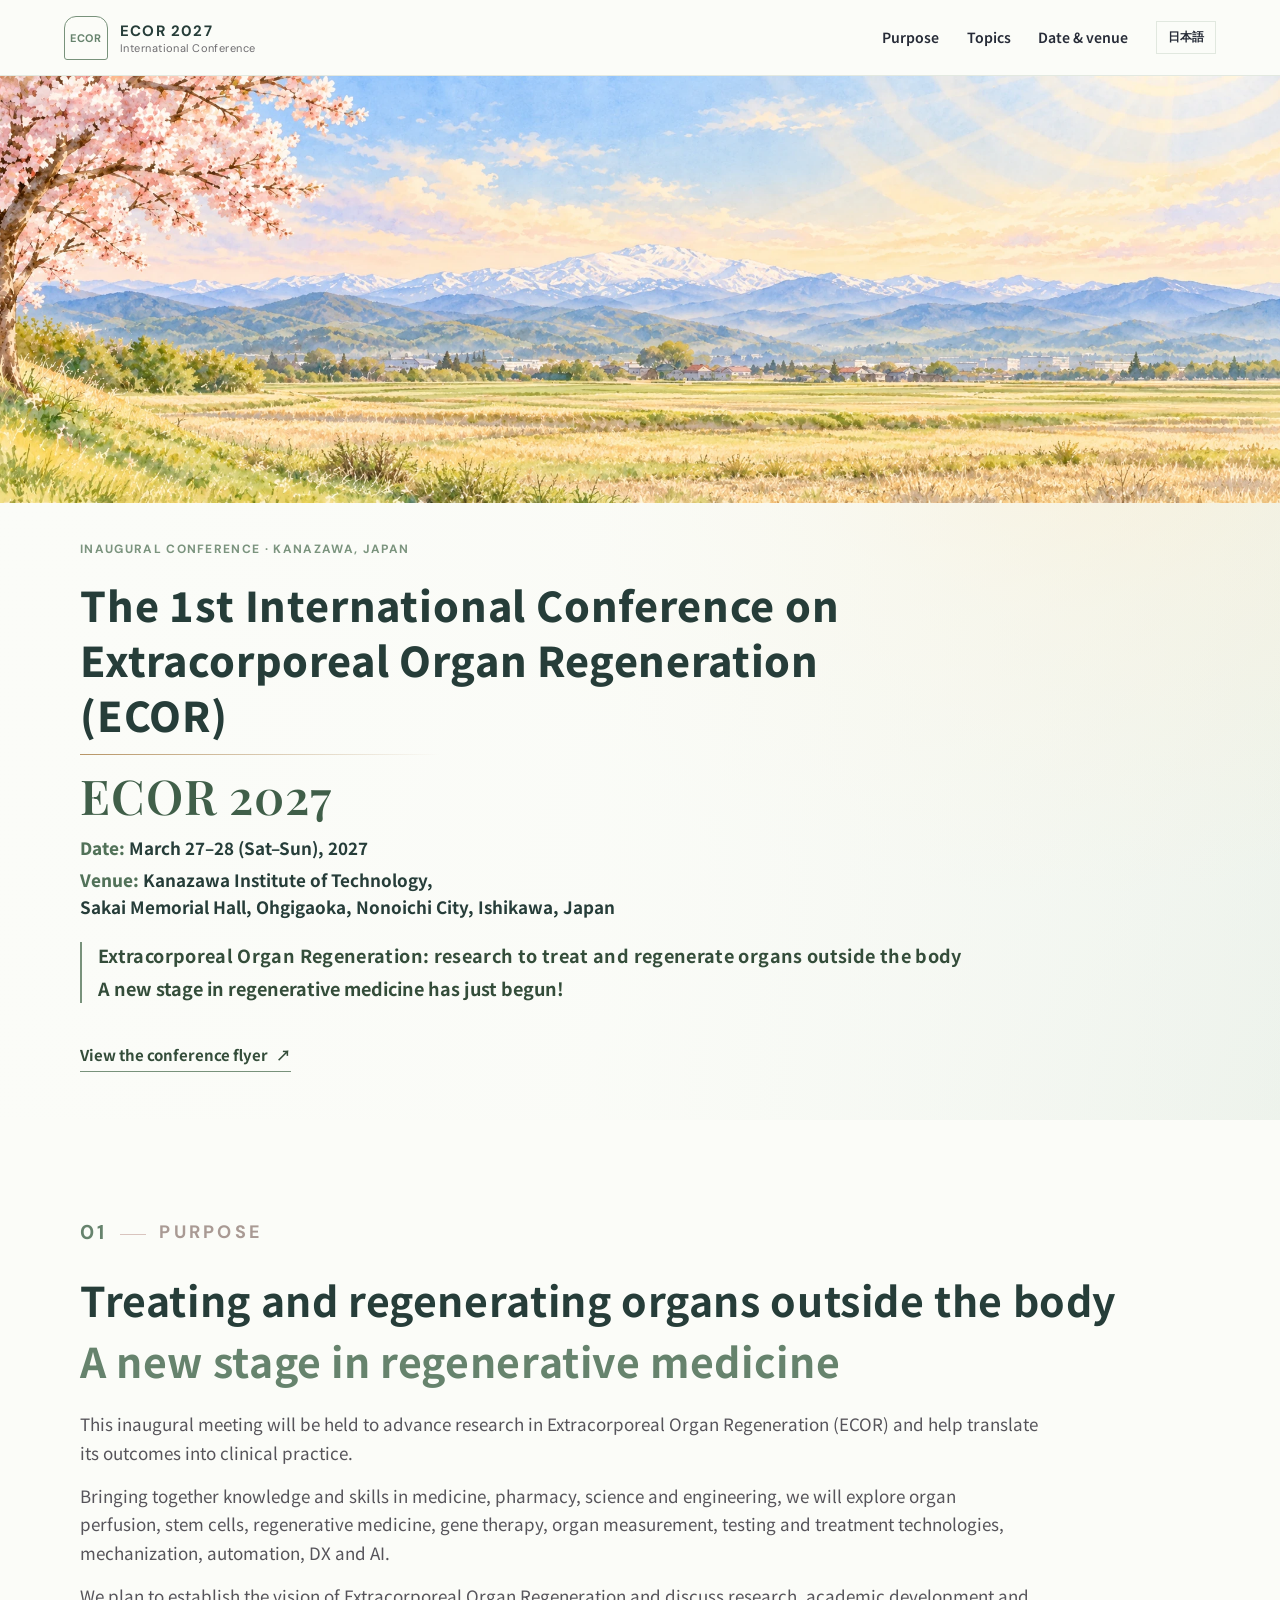
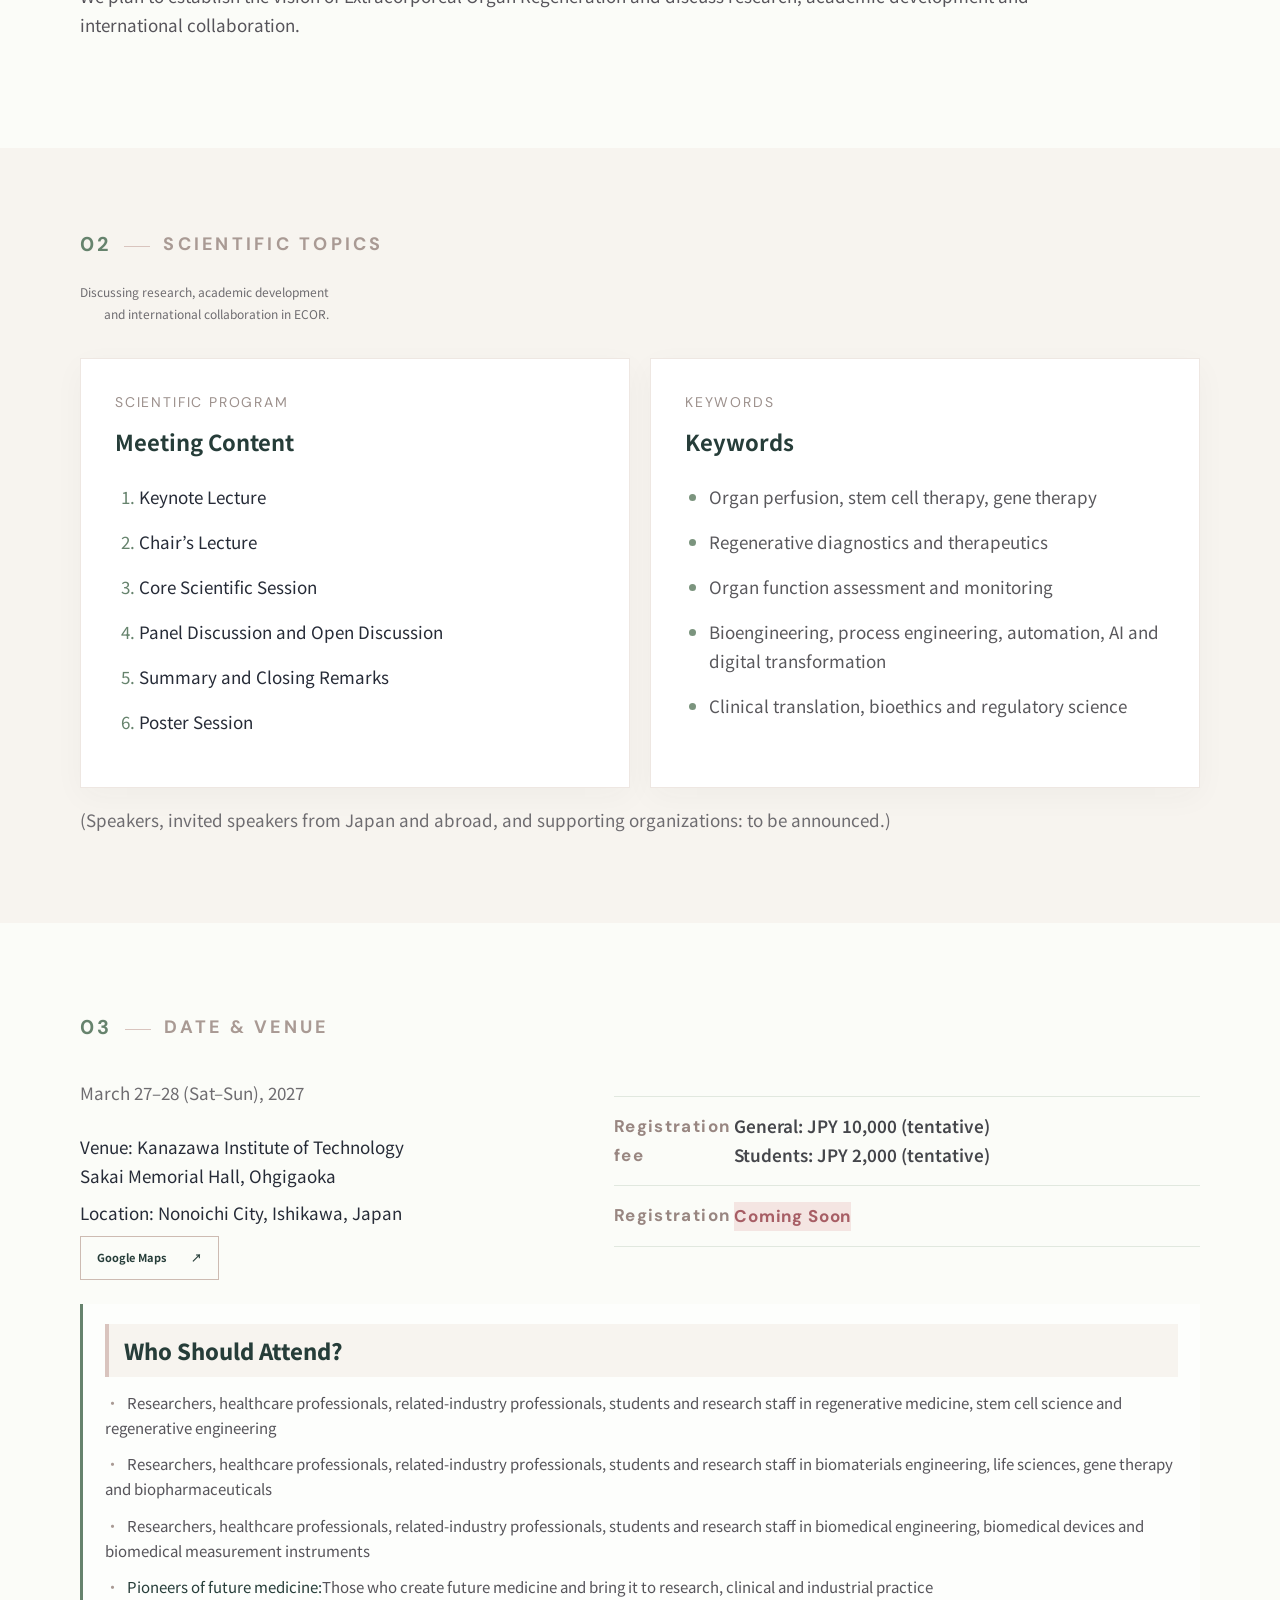
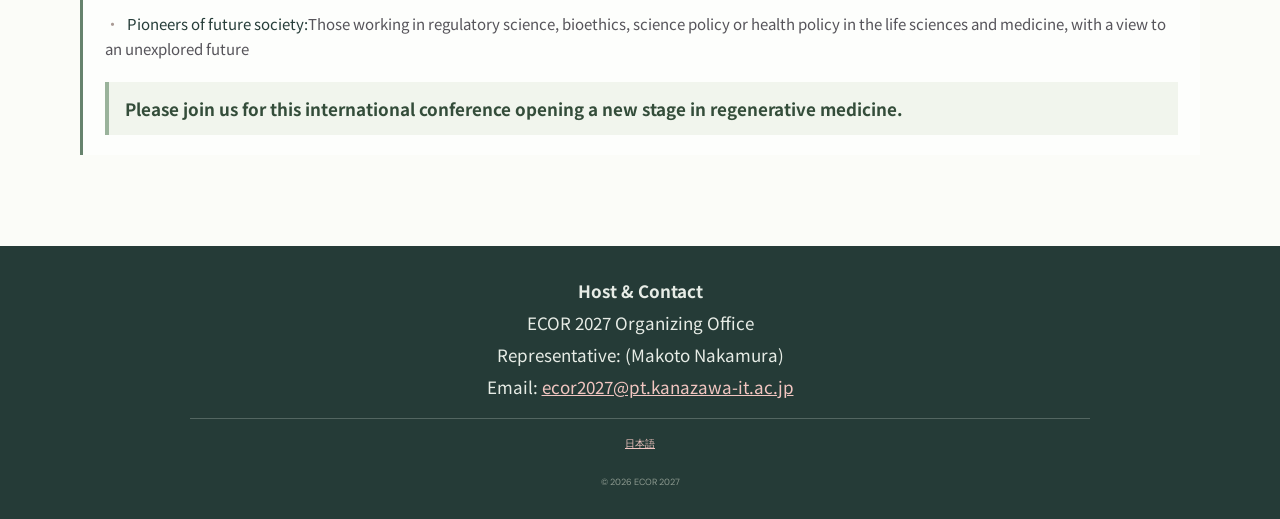
==== en/index.html @ 0ecce07e "Add files via upload" ====
<!doctype html>
<html lang="en">
<head>
  <meta charset="utf-8">
  <meta name="viewport" content="width=device-width, initial-scale=1">
  <meta name="description" content="The 1st International Conference on Extracorporeal Organ Regeneration (ECOR), March 27–28, 2027, Kanazawa Institute of Technology, Japan.">
  <meta name="theme-color" content="#fbfcf8">
  <title>The 1st International Conference on Extracorporeal Organ Regeneration | ECOR 2027</title>
  <link rel="icon" href="../assets/mark.svg" type="image/svg+xml">
  <link rel="stylesheet" href="../styles.css">
</head>
<body>
  <header class="site-header">
    <a class="brand" href="#top" aria-label="ECOR 2027 home"><span class="brand-mark" aria-hidden="true">ECOR</span><span class="brand-copy"><strong>ECOR 2027</strong><small>International Conference</small></span></a>
    <button class="menu-toggle" aria-expanded="false" aria-controls="site-nav">Menu</button>
    <nav class="site-nav" id="site-nav" aria-label="Main navigation"><a href="#about">Purpose</a><a href="#topics">Topics</a><a href="#venue">Date &amp; venue</a><a class="language-link" href="../">日本語</a></nav>
  </header>
  <main id="top">
    <section class="hero flyer-hero" aria-labelledby="hero-title">
      <div class="hero-decoration" aria-hidden="true"></div>
      <div class="hero-content">
        <p class="eyebrow">INAUGURAL CONFERENCE · KANAZAWA, JAPAN</p>
        <h1 id="hero-title" class="conference-name">The 1st International Conference on<br>Extracorporeal Organ Regeneration (ECOR)</h1>
        <div class="hero-divider" aria-hidden="true"></div>
        <div class="hero-abbreviation"><b>ECOR 2027</b></div>
        <div class="hero-meta flyer-event-meta"><p><strong>Date:</strong> March 27–28 (Sat–Sun), 2027</p><p><strong>Venue:</strong> Kanazawa Institute of Technology,<br>Sakai Memorial Hall, Ohgigaoka, Nonoichi City, Ishikawa, Japan</p></div>
        <div class="hero-message"><strong>Extracorporeal Organ Regeneration: research to treat and regenerate organs outside the body</strong><span>A new stage in regenerative medicine has just begun!</span></div>
        <a class="hero-flyer-link" href="../assets/ECOR_2027_flyer_JP_EN.pdf" target="_blank" rel="noopener">View the conference flyer <span aria-hidden="true">↗</span></a>
      </div>
    </section>
    <section class="intro section-wrap" id="about">
      <div class="section-label"><span>01</span><span>PURPOSE</span></div>
      <div class="intro-layout"><div><h2>Treating and regenerating organs outside the body<br><em>A new stage in regenerative medicine</em></h2></div><div class="intro-copy">
        <p>This inaugural meeting will be held to advance research in Extracorporeal Organ Regeneration (ECOR) and help translate its outcomes into clinical practice.</p>
        <p>Bringing together knowledge and skills in medicine, pharmacy, science and engineering, we will explore organ perfusion, stem cells, regenerative medicine, gene therapy, organ measurement, testing and treatment technologies, mechanization, automation, DX and AI.</p>
        <p>We plan to establish the vision of Extracorporeal Organ Regeneration and discuss research, academic development and international collaboration.</p>
      </div></div>
    </section>
    <section class="topics-section" id="topics">
      <div class="section-wrap">
        <div class="section-label"><span>02</span><span>SCIENTIFIC TOPICS</span></div>
        <div class="section-heading"><p>Discussing research, academic development<br>and international collaboration in ECOR.</p></div>
        <div class="topic-grid">
          <article class="topic-card topic-life"><p class="topic-domain">SCIENTIFIC PROGRAM</p><h3>Meeting Content</h3><ol class="session-list"><li>Keynote Lecture</li><li>Chair’s Lecture</li><li>Core Scientific Session</li><li>Panel Discussion and Open Discussion</li><li>Summary and Closing Remarks</li><li>Poster Session</li></ol></article>
          <article class="topic-card topic-engineering"><p class="topic-domain">KEYWORDS</p><h3>Keywords</h3><ul><li>Organ perfusion, stem cell therapy, gene therapy</li><li>Regenerative diagnostics and therapeutics</li><li>Organ function assessment and monitoring</li><li>Bioengineering, process engineering, automation, AI and digital transformation</li><li>Clinical translation, bioethics and regulatory science</li></ul></article>
        </div>
        <p class="topic-note">(Speakers, invited speakers from Japan and abroad, and supporting organizations: to be announced.)</p>
      </div>
    </section>
    <section class="conference-info section-wrap" id="venue">
      <div class="section-label"><span>03</span><span>DATE &amp; VENUE</span></div>
      <div class="info-layout">
        <div><p class="info-summary">March 27–28 (Sat–Sun), 2027</p><p class="venue-summary">Venue: Kanazawa Institute of Technology<br>Sakai Memorial Hall, Ohgigaoka</p><p class="venue-summary">Location: Nonoichi City, Ishikawa, Japan</p><a class="map-button" href="https://www.google.com/maps/search/?api=1&amp;query=36.530187%2C136.627849" target="_blank" rel="noopener">Google Maps <span aria-hidden="true">↗</span></a></div>
        <dl class="info-table"><div><dt>Registration fee</dt><dd>General: JPY 10,000 (tentative)<br>Students: JPY 2,000 (tentative)</dd></div><div><dt>Registration</dt><dd id="registration"><span class="inline-soon registration-pending">Coming Soon</span></dd></div></dl>
      </div>
      <div class="flyer-audience audience-groups"><strong class="audience-heading">Who Should Attend?</strong><div class="audience-group"><span>Researchers, healthcare professionals, related-industry professionals, students and research staff in regenerative medicine, stem cell science and regenerative engineering</span></div><div class="audience-group"><span>Researchers, healthcare professionals, related-industry professionals, students and research staff in biomaterials engineering, life sciences, gene therapy and biopharmaceuticals</span></div><div class="audience-group"><span>Researchers, healthcare professionals, related-industry professionals, students and research staff in biomedical engineering, biomedical devices and biomedical measurement instruments</span></div><div class="audience-group"><b>Pioneers of future medicine:</b><span>Those who create future medicine and bring it to research, clinical and industrial practice</span></div><div class="audience-group"><b>Pioneers of future society:</b><span>Those working in regulatory science, bioethics, science policy or health policy in the life sciences and medicine, with a view to an unexplored future</span></div><p class="audience-invitation">Please join us for this international conference opening a new stage in regenerative medicine.</p></div>
    </section>
  </main>
  <footer class="site-footer">
    <div class="footer-contact"><p class="footer-contact-title">Host &amp; Contact</p><p>ECOR 2027 Organizing Office</p><p>Representative: (Makoto Nakamura)</p><p>Email: <a href="mailto:ecor2027@pt.kanazawa-it.ac.jp">ecor2027@pt.kanazawa-it.ac.jp</a></p></div>
    <div class="footer-meta"><a href="../">日本語</a></div><small>© 2026 ECOR 2027</small>
  </footer>
  <script src="../script.js"></script>
</body>
</html>
---- styles.css ----
@import url('https://fonts.googleapis.com/css2?family=DM+Sans:wght@400;500;600;700&family=Noto+Sans+JP:wght@400;500;600;700;800&family=Playfair+Display:ital,wght@0,600;0,700;1,600;1,700&display=swap');
:root{--ink:#262b37;--muted:#6e6c70;--pink:#d87b83;--rose:#f3dfe0;--blush:#fff6f3;--cream:#fffaf8;--green:#7b947e;--dark:#263d39;--line:#e8dfdb;--gold:#b79566;--shadow:0 24px 60px rgba(79,49,51,.09)}
*{box-sizing:border-box}html{scroll-behavior:smooth;scroll-padding-top:90px}body{margin:0;background:var(--cream);color:var(--ink);font-family:"Noto Sans JP","Yu Gothic",Meiryo,sans-serif;line-height:1.8}a{color:inherit}button{font:inherit}.site-header{height:76px;position:sticky;top:0;z-index:20;display:flex;align-items:center;justify-content:space-between;padding:0 clamp(20px,5vw,78px);background:rgba(255,250,248,.94);border-bottom:1px solid rgba(232,223,219,.8);backdrop-filter:blur(15px)}.brand{display:flex;align-items:center;gap:12px;text-decoration:none;color:var(--dark)}.brand-mark{width:44px;height:44px;display:grid;place-items:center;border:1px solid var(--pink);border-radius:50%;font:700 11px "DM Sans",sans-serif;letter-spacing:.08em;color:var(--pink)}.brand-copy{display:grid;line-height:1.3}.brand-copy strong{font:700 15px "DM Sans",sans-serif;letter-spacing:.08em}.brand-copy small{font:11px "DM Sans",sans-serif;letter-spacing:.04em;color:var(--muted)}.site-nav{display:flex;align-items:center;gap:clamp(13px,2.15vw,30px)}.site-nav a{font-size:14px;font-weight:600;text-decoration:none;white-space:nowrap}.site-nav a:hover{color:var(--pink)}.site-nav .register-link{padding:9px 17px;color:#fff;background:var(--pink);border-radius:2px}.site-nav .language-link{padding:7px 11px;border:1px solid var(--line);font:600 12px "DM Sans",sans-serif}.menu-toggle{display:none}
.hero{min-height:620px;position:relative;isolation:isolate;overflow:hidden;display:flex;align-items:center;background:radial-gradient(ellipse at 83% 41%,#f7e7e4 0,rgba(247,231,228,.58) 19%,transparent 52%),linear-gradient(112deg,#fffaf8 0%,#fff7f3 54%,#f5e9e4 100%)}.hero:after{content:"";position:absolute;z-index:-1;inset:0;background:linear-gradient(90deg,rgba(255,250,248,.99) 0%,rgba(255,250,248,.94) 43%,rgba(255,250,248,.25) 100%)}.hero-content{position:relative;z-index:2;width:min(900px,75%);padding:85px 0 100px clamp(24px,10vw,150px)}.eyebrow,.hero-overline,.kicker,.topic-domain,.section-label,.hero-caption{font-family:"DM Sans","Noto Sans JP",sans-serif}.eyebrow{margin:0 0 26px;color:var(--green);font-size:12px;letter-spacing:.11em;font-weight:700}.hero-overline{margin:0 0 13px;font-size:10px;letter-spacing:.22em;color:var(--muted)}h1{margin:0;display:grid;gap:3px}.hero-jp{font-size:clamp(40px,6vw,76px);line-height:1.2;letter-spacing:.1em;font-weight:800;color:var(--dark)}.hero-en{font:600 clamp(39px,6vw,74px)/1.1 "Playfair Display",Georgia,serif;letter-spacing:.01em;color:var(--pink)}.hero-en i{font-weight:600;color:#ad8d72}.conference-name{margin:25px 0 16px;font-size:clamp(19px,2vw,23px);line-height:1.6;font-weight:800;letter-spacing:.035em;color:var(--dark)}.conference-name span{font:14px/1.6 "DM Sans",sans-serif;letter-spacing:.02em;color:var(--muted)}.hero-message{display:grid;gap:2px;margin:22px 0 22px;padding-left:16px;border-left:2px solid var(--pink)}.hero-message strong{font-size:18px;letter-spacing:.02em}.hero-message span{font-size:12px;color:var(--muted)}.hero-meta{display:flex;flex-wrap:wrap;gap:12px 28px;font-size:12px;font-weight:700;color:var(--dark)}.hero-meta span:before{content:"";display:inline-block;width:6px;height:6px;margin:0 8px 2px 0;border-radius:50%;background:var(--pink)}.hero-actions{display:flex;align-items:center;gap:26px;margin-top:29px}.button{min-height:47px;display:inline-flex;align-items:center;gap:15px;padding:0 21px;text-decoration:none}.button-primary{background:var(--dark);color:#fff;font-size:12px;font-weight:700;letter-spacing:.03em}.button-primary span{font:10px "DM Sans",sans-serif;color:#cbd6cb}.text-link{font-size:12px;font-weight:700;text-decoration:none}.text-link span{margin-left:7px;color:var(--pink)}.hero-seal{position:absolute;right:clamp(5%,12vw,185px);top:48%;transform:translateY(-50%);width:clamp(220px,27vw,350px);height:clamp(220px,27vw,350px);border:1px solid rgba(203,139,140,.6);border-radius:50%;display:flex;flex-direction:column;align-items:center;justify-content:center;gap:3px;color:var(--pink);background:rgba(255,250,248,.28);box-shadow:inset 0 0 0 12px rgba(255,255,255,.22),inset 0 0 0 13px rgba(203,139,140,.18);font:10px "DM Sans",sans-serif;letter-spacing:.2em}.hero-seal:before,.hero-seal:after{content:"";position:absolute;border:1px solid rgba(203,139,140,.17);border-radius:50%;inset:23px}.hero-seal:after{inset:39px}.hero-seal b{font:700 clamp(42px,6vw,72px)/1 "Playfair Display",Georgia,serif;letter-spacing:.02em}.hero-seal i{margin-top:15px;font-style:normal;font-size:9px;color:var(--gold);letter-spacing:.16em}.hero-caption{position:absolute;right:7%;bottom:25px;color:#937f7a;font:italic 12px "Playfair Display",serif;letter-spacing:.04em}.hero-decoration{position:absolute;inset:0;pointer-events:none;overflow:hidden}.petal{position:absolute;width:24px;height:38px;border-radius:100% 0 100% 0;background:linear-gradient(140deg,#edc8c8,#f6e4de);opacity:.65;transform:rotate(38deg)}.petal-a{right:17%;top:14%;}.petal-b{right:9%;top:63%;transform:rotate(112deg) scale(.7)}.petal-c{right:33%;top:21%;transform:rotate(72deg) scale(.55)}.petal-d{left:55%;bottom:13%;transform:rotate(22deg) scale(.45)}.orbit{position:absolute;border:1px solid rgba(204,145,146,.22);border-radius:50%}.orbit-a{width:540px;height:540px;right:5%;top:50%;transform:translateY(-50%)}.orbit-b{width:710px;height:710px;right:-1%;top:50%;transform:translateY(-50%)}
.section-wrap{width:min(1120px,calc(100% - 48px));margin:0 auto}.intro{padding-top:99px;padding-bottom:94px}.section-label{display:flex;align-items:center;gap:13px;margin-bottom:32px;color:#a99a94;font:700 9px "DM Sans",sans-serif;letter-spacing:.18em}.section-label span:first-child{color:var(--pink);font-size:11px}.section-label span+span:before{content:"";display:inline-block;width:26px;height:1px;margin:0 13px 3px 0;background:#d9c4be}.intro-layout{display:grid;grid-template-columns:1fr;gap:0;align-items:start}.kicker{margin:0 0 12px;color:var(--pink);font-size:10px;letter-spacing:.15em;font-weight:700}.intro h2,.section-heading h2,.program-layout h2,.info-layout h2,.contact-section h2{margin:0;color:var(--dark);font-size:clamp(27px,3.2vw,42px);line-height:1.5;letter-spacing:.015em}.intro h2 em{font-style:normal;color:var(--pink)}.intro-copy{max-width:960px;padding-top:18px;font-size:13px;color:#56545a}.intro-copy p{margin:0 0 14px}.declaration{display:flex;align-items:center;justify-content:center;gap:28px;margin-top:64px;text-align:center;color:#8c7770}.declaration p{margin:0;font:italic 17px/1.8 "Playfair Display","Noto Sans JP",serif}.declaration strong{font-style:normal;font-size:22px;color:var(--pink)}.declaration-line{width:64px;height:1px;background:#d8c4bd}
.topics-section{padding:83px 0 88px;background:#f7f4ef}.section-heading{display:flex;justify-content:space-between;align-items:end;gap:28px;margin-bottom:34px}.section-heading>p{margin:0;color:var(--muted);font-size:12px;text-align:right}.section-heading h2{font:600 clamp(30px,4vw,46px)/1.2 "Playfair Display",Georgia,serif;color:var(--dark)}.topic-grid{display:grid;grid-template-columns:1fr 1fr;gap:20px}.topic-card{position:relative;min-height:300px;padding:31px 34px 29px;background:#fff;border:1px solid #eee7e2;box-shadow:0 9px 30px rgba(48,43,43,.035)}.topic-icon{position:absolute;right:28px;top:24px;display:grid;place-items:center;width:43px;height:43px;border:1px solid #e7d7d1;border-radius:50%;font:italic 13px "Playfair Display",serif;color:var(--pink)}.topic-domain{margin:0 55px 10px 0;font-size:9px;letter-spacing:.13em;color:#9c908c}.topic-card h3{max-width:82%;margin:0 0 21px;font-size:19px;color:var(--dark);line-height:1.5}.topic-card ul{margin:0;padding-left:18px;font-size:12px;color:#59585c}.topic-card li{padding:4px 0}.topic-card li::marker{color:var(--pink)}.topic-engineering .topic-icon{color:var(--green);border-color:#d6dfd7}.topic-engineering li::marker{color:var(--green)}.topic-note{margin:22px 0 0;color:var(--muted);font-size:11px}
.committee{padding-top:90px;padding-bottom:91px}.committee-list{border-top:1px solid var(--line)}.committee-row{display:grid;grid-template-columns:240px 1fr;align-items:center;min-height:76px;border-bottom:1px solid var(--line)}.committee-row .role{font:600 11px "DM Sans",sans-serif;letter-spacing:.06em;color:#9b8985}.committee-row strong{font-size:15px;color:var(--dark)}.committee-row strong small{margin-left:12px;font:12px "DM Sans","Noto Sans JP",sans-serif;color:#777}.committee-row .pending{font-size:13px;font-weight:500;color:#8c8988}.update-note{margin:13px 0 0;font-size:10px;color:#938b88}
.program-band{padding:62px 0 70px;background:var(--dark);color:white}.program-layout{display:grid;grid-template-columns:1fr 1fr;align-items:center;gap:8%}.program-band .section-label{color:#aab5a9}.program-band .section-label span:first-child{color:#f1b7b6}.program-band h2{color:#fff;font:600 clamp(32px,4vw,48px)/1.2 "Playfair Display",serif}.program-band .kicker{color:#e8b7b4}.coming-card{position:relative;padding:22px 28px 22px 32px;border:1px solid rgba(255,255,255,.2);background:rgba(255,255,255,.04)}.coming-card strong{font:600 18px "DM Sans",sans-serif;letter-spacing:.04em}.coming-card p{margin:7px 0 0;color:#d4d8d3;font-size:11px}.coming-dot{position:absolute;top:30px;left:17px;width:5px;height:5px;border-radius:50%;background:#e8b7b4}
.conference-info{padding-top:91px;padding-bottom:91px}.info-layout{display:grid;grid-template-columns:.85fr 1.15fr;gap:9%;align-items:center}.info-layout h2{font-size:clamp(26px,3vw,38px)}.info-summary{margin:15px 0 26px;font-size:12px;color:var(--muted)}.map-button{display:inline-flex;align-items:center;gap:25px;padding:11px 16px;border:1px solid #cdbbb2;color:var(--dark);font-size:11px;font-weight:700;text-decoration:none}.map-button:hover{background:var(--dark);color:#fff}.info-table{margin:0;border-top:1px solid var(--line)}.info-table>div{display:grid;grid-template-columns:130px 1fr;gap:10px;padding:15px 0;border-bottom:1px solid var(--line)}.info-table dt{font:700 10px "DM Sans","Noto Sans JP",sans-serif;letter-spacing:.08em;color:#988681}.info-table dd{margin:0;font-size:12px;font-weight:600;color:#45464b}.subnote{font-weight:400;color:var(--muted);font-size:11px}.inline-soon{display:inline-block;padding:2px 8px;background:#f4e5e2;color:#a75e65;font:700 10px "DM Sans",sans-serif;letter-spacing:.05em}
.contact-section{position:relative;overflow:hidden;padding:70px 24px 73px;text-align:center;background:#f3e6e1}.contact-section .kicker{margin-bottom:4px;color:#a7666b}.contact-section h2{font:600 35px "Playfair Display","Noto Sans JP",serif}.contact-section>p:not(.kicker){margin:9px 0 18px;font-size:12px;color:#625c5b}.contact-email{display:inline-block;color:#724d51;font:600 14px "DM Sans",sans-serif;text-decoration:none;border-bottom:1px solid #c89a96}.contact-section small{display:block;margin-top:17px;color:#887875;font-size:10px}.contact-flower{position:absolute;right:12%;top:-50px;font-size:155px;color:rgba(255,255,255,.35);transform:rotate(18deg)}.site-footer{padding:31px 24px 26px;text-align:center;background:#253b37;color:#e7ece6}.footer-brand{font:700 17px "Playfair Display",serif;letter-spacing:.08em;text-decoration:none}.footer-brand span{font-size:12px;color:#e7b4b2}.site-footer>p{margin:8px 0;font:11px "DM Sans",sans-serif;color:#c6d0c7}.site-footer>div{display:flex;justify-content:center;gap:19px;margin:13px 0;color:#aebcb0;font:10px "DM Sans",sans-serif}.site-footer>div a{color:#f2c6c1}.site-footer>small{color:#8d9a90;font:9px "DM Sans",sans-serif}
@media(max-width:980px){.site-header{padding:0 24px}.site-nav{gap:13px}.site-nav a{font-size:12px}.hero-content{width:80%;padding-left:7vw}.hero-seal{right:4%;opacity:.72}.intro-layout{gap:0}.committee-row{grid-template-columns:190px 1fr}}
@media(max-width:720px){html{scroll-padding-top:70px}.site-header{height:66px;padding:0 18px}.brand-mark{width:39px;height:39px}.menu-toggle{display:block;border:1px solid var(--line);background:transparent;padding:7px 11px;color:var(--dark);font-size:11px}.site-nav{display:none;position:absolute;top:65px;left:0;right:0;padding:17px 21px 22px;background:var(--cream);border-bottom:1px solid var(--line);box-shadow:0 12px 24px rgba(25,25,25,.06);align-items:stretch;gap:0;flex-direction:column}.site-nav.is-open{display:flex}.site-nav a{padding:10px 4px;font-size:14px}.site-nav .register-link,.site-nav .language-link{align-self:flex-start;margin-top:7px;padding:8px 14px}.hero{min-height:650px;align-items:flex-start}.hero-content{width:100%;padding:68px 24px 94px}.hero:after{background:linear-gradient(90deg,rgba(255,250,248,.97),rgba(255,250,248,.87) 63%,rgba(255,250,248,.58))}.hero-jp{font-size:clamp(39px,11vw,58px);letter-spacing:.07em}.hero-en{font-size:clamp(42px,11vw,62px)}.conference-name{font-size:18px;line-height:1.5}.conference-name span{font-size:12px}.hero-message strong{font-size:16px}.hero-message span{font-size:11px}.hero-meta{display:grid;gap:4px;font-size:11px}.hero-seal{width:210px;height:210px;right:-60px;top:auto;bottom:28px;transform:none;opacity:.35}.hero-seal b{font-size:42px}.hero-seal span{font-size:8px}.hero-seal i{font-size:7px}.orbit-a{width:330px;height:330px;right:-95px;top:auto;bottom:-35px;transform:none}.orbit-b{width:440px;height:440px;right:-140px;top:auto;bottom:-90px;transform:none}.hero-caption{right:21px;bottom:14px;font-size:10px}.section-wrap{width:calc(100% - 42px)}.intro{padding-top:67px;padding-bottom:68px}.section-label{margin-bottom:24px}.intro-layout,.info-layout{grid-template-columns:1fr;gap:14px}.intro-layout{gap:0}.intro h2{font-size:28px}.intro-copy{max-width:960px;padding-top:16px;font-size:12px}.declaration{gap:12px;margin-top:42px}.declaration-line{width:28px}.declaration p{font-size:14px}.declaration strong{font-size:18px}.topics-section{padding:65px 0}.section-heading{display:block;margin-bottom:24px}.section-heading h2{font-size:34px}.section-heading>p{margin-top:12px;text-align:left;font-size:11px}.topic-grid{grid-template-columns:1fr;gap:12px}.topic-card{min-height:0;padding:25px 22px}.topic-card h3{font-size:17px}.topic-card ul{font-size:11px}.topic-domain{font-size:8px}.committee{padding-top:67px;padding-bottom:67px}.committee-row{grid-template-columns:1fr;align-items:start;gap:5px;padding:14px 0}.committee-row strong{font-size:14px}.committee-row strong small{font-size:11px}.program-band{padding:50px 0}.program-layout{grid-template-columns:1fr;gap:14px}.coming-card{padding:18px 20px 18px 28px}.coming-dot{top:26px}.conference-info{padding-top:68px;padding-bottom:68px}.info-layout{gap:28px}.info-summary{margin:8px 0 18px}.info-table>div{grid-template-columns:92px 1fr;gap:8px;padding:12px 0}.info-table dd{font-size:11px}.contact-section{padding:55px 20px 57px}.contact-section h2{font-size:30px}.contact-email{font-size:12px}.contact-flower{right:-20px;font-size:120px}.site-footer>p{max-width:350px;margin:8px auto;line-height:1.6}.site-footer>div{gap:10px;flex-wrap:wrap}.site-footer{padding:27px 20px 23px}}
@media(prefers-reduced-motion:reduce){html{scroll-behavior:auto}}
/* Flyer-first home page */
.flyer-audience{display:grid;grid-template-columns:150px 1fr;gap:20px;margin-top:24px;padding:20px 22px;border-left:3px solid var(--pink);background:rgba(255,255,255,.68);color:#56545a;font-size:13px;line-height:1.8}
.flyer-audience strong{color:var(--dark);font-size:14px}
.topic-note{line-height:1.7}
@media(max-width:720px){.flyer-audience{grid-template-columns:1fr;gap:5px;margin-top:18px;padding:17px;font-size:12px}.flyer-audience strong{font-size:13px}.flyer-hero .hero-message{max-width:calc(100% - 24px)}.flyer-hero .hero-message strong{line-height:1.6}}
.conference-name{margin:0 0 12px;font-size:clamp(30px,3.2vw,42px);line-height:1.34;font-weight:800;letter-spacing:.02em;color:var(--dark);max-width:880px}
.conference-name span{display:inline-block;margin-top:8px;font:600 clamp(19px,1.9vw,25px)/1.4 "DM Sans","Noto Sans JP",sans-serif;letter-spacing:0;color:var(--muted)}
.hero-abbreviation{display:flex;align-items:baseline;gap:16px;margin:0 0 12px;color:var(--pink)}
.hero-abbreviation>span{font-size:clamp(23px,2.8vw,34px);line-height:1.3;font-weight:700;letter-spacing:.035em}
.hero-abbreviation>b{font:600 clamp(30px,4vw,48px)/1.15 "Playfair Display",Georgia,serif;letter-spacing:.02em}
.hero-abbreviation i{font-style:normal;color:#ad8d72}
.hero-message{gap:5px}
.hero-message strong,.hero-message span{font-family:"Noto Sans JP","DM Sans",sans-serif;font-size:18px;line-height:1.55;font-weight:700;color:var(--dark)}
.hero-flyer-link{display:inline-flex;align-items:center;gap:8px;margin-top:16px;padding-bottom:3px;border-bottom:1px solid #78927b;color:#344d3a;font-size:15px;font-weight:700;text-decoration:none}
.hero-flyer-link:hover{color:#8f6262;border-color:#8f6262}
.hero-meta{font-size:17px;line-height:1.55;gap:9px 22px}
@media(max-width:720px){.conference-name{font-size:clamp(25px,6.5vw,31px);line-height:1.4}.conference-name span{font-size:clamp(18px,4.7vw,22px);line-height:1.45}.hero-abbreviation{gap:8px 12px;flex-wrap:wrap;margin-bottom:10px}.hero-abbreviation>span{font-size:clamp(22px,6.2vw,28px)}.hero-abbreviation>b{font-size:clamp(29px,8vw,36px)}.hero-message strong,.hero-message span{font-size:15px;line-height:1.55}.hero-meta{font-size:15px;line-height:1.55}.hero-flyer-link{font-size:15px;margin-top:12px}}
.flyer-event-meta{display:grid;gap:6px;margin:8px 0 18px;font-size:17px;line-height:1.55;color:var(--dark)}
.flyer-event-meta p{margin:0}
.flyer-event-meta strong{font-weight:800;color:var(--pink)}
@media(max-width:720px){.flyer-event-meta{gap:5px;margin:7px 0 14px;font-size:15px;line-height:1.55}}
.intro-copy p,.topic-card ul,.topic-card ol,.topic-note,.flyer-audience,.info-summary,.venue-summary,.info-table dt,.info-table dd,.contact-section>p:not(.kicker){font-size:17px;line-height:1.7}
.topic-card ul,.topic-card ol{padding-left:24px}
.topic-card li{margin-bottom:8px}
.topic-note{margin-top:18px}
.flyer-audience{grid-template-columns:auto 1fr}
.venue-summary{margin:8px 0}
.info-table>div{grid-template-columns:110px 1fr}
.info-table dt{font-weight:700}
.info-table dd{margin:0}
.registration-pending{display:inline-block;font-size:17px!important;line-height:1.5;padding:2px 0}
.contact-section>p:not(.kicker){margin:9px 0}
.contact-email{font-size:17px}
@media(max-width:720px){.intro-copy p,.topic-card ul,.topic-card ol,.topic-note,.flyer-audience,.info-summary,.venue-summary,.info-table dt,.info-table dd,.contact-section>p:not(.kicker),.contact-email,.registration-pending{font-size:15px!important;line-height:1.7}.info-table>div{grid-template-columns:100px 1fr}.flyer-audience{gap:6px}}

.site-footer>.footer-contact{display:grid;justify-items:center;gap:4px;width:min(900px,100%);margin:0 auto 18px;padding:0 0 17px;border-bottom:1px solid rgba(231,236,230,.24)}
.site-footer>.footer-contact p{margin:0;color:#e7ece6;font:400 17px/1.65 "Noto Sans JP","DM Sans",sans-serif}
.site-footer>.footer-contact .footer-contact-title{font-weight:700}
.site-footer>.footer-meta{display:flex;justify-content:center;gap:19px;margin:13px 0;color:#aebcb0;font:10px "DM Sans",sans-serif}
@media(max-width:720px){.site-footer>.footer-contact{gap:3px;margin-bottom:16px;padding-bottom:15px}.site-footer>.footer-contact p{font-size:15px;line-height:1.7}.site-footer>.footer-meta{gap:10px;flex-wrap:wrap}}

/* ECOR 2027 hero: a hopeful spring landscape with Hakusan and soft radiating light. */
.flyer-hero{background:#f7faf8}
.flyer-hero .hero-decoration{inset:0;width:auto;height:auto;right:0;top:0;bottom:0;transform:none;background-image:url("assets/ecor-spring-hero.webp");background-size:cover;background-position:center 52%;background-repeat:no-repeat;opacity:1}
.flyer-hero .hero-decoration:after{content:"";position:absolute;inset:0;background:linear-gradient(90deg,rgba(250,252,249,.78) 0%,rgba(250,252,249,.69) 44%,rgba(250,252,249,.08) 100%)}
.flyer-hero:after{background:transparent}
.flyer-hero .hero-content{width:min(920px,74%);margin:28px 0 28px clamp(20px,5vw,76px);padding:clamp(28px,4vw,50px);background:rgba(252,253,250,.84);border:1px solid rgba(255,255,255,.78);border-radius:5px;box-shadow:0 16px 48px rgba(67,80,67,.08);backdrop-filter:blur(3px)}
.flyer-hero .eyebrow{margin-bottom:17px}
@media(max-width:980px){.flyer-hero .hero-content{width:min(850px,82%);margin-left:24px;padding:32px}}
@media(max-width:720px){
  .flyer-hero{min-height:0;align-items:flex-start;background:#f7faf8}
  .flyer-hero .hero-decoration{inset:0 0 auto;height:52vw;min-height:190px;max-height:260px;background-size:100% auto;background-position:center top;background-repeat:no-repeat}
  .flyer-hero .hero-decoration:after{background:linear-gradient(180deg,rgba(250,252,249,.04) 0%,rgba(250,252,249,.12) 65%,rgba(250,252,249,.75) 100%)}
  .flyer-hero .hero-content{position:relative;width:calc(100% - 28px);margin:clamp(112px,31vw,175px) 14px 18px;padding:23px 20px 25px;background:rgba(252,253,250,.9);border-radius:5px;box-shadow:0 12px 34px rgba(67,80,67,.09);backdrop-filter:blur(4px)}
  .flyer-hero .eyebrow{font-size:10px;margin-bottom:13px}
}

/* Keep the complete illustration clear of the conference title. */
.flyer-hero{display:grid;grid-template-columns:minmax(0,1fr);align-items:stretch;min-height:0;overflow:hidden;background:var(--cream)}
.flyer-hero .hero-decoration{position:relative;grid-row:1;inset:auto;z-index:0;width:100%;height:clamp(250px,33.333vw,660px);max-height:660px;margin:0;transform:none;background-position:center center;background-size:cover;opacity:1}
.flyer-hero .hero-decoration:after{display:none}
.flyer-hero .hero-content{grid-row:2;width:min(1120px,calc(100% - 48px));margin:0 auto;padding:36px 0 48px;background:transparent;border:0;border-radius:0;box-shadow:none;backdrop-filter:none}
@media(max-width:720px){
  .flyer-hero .hero-decoration{height:clamp(120px,33.333vw,240px);min-height:120px;max-height:240px;background-size:100% auto;background-position:center top}
  .flyer-hero .hero-content{width:calc(100% - 42px);margin:0 auto;padding:27px 0 35px}
}

/* Fresh academic-year opening: morning light, an open gateway and new growth. */
:root{--pink:#66836d;--rose:#e7eee7;--blush:#f5f8f2;--cream:#fbfcf8;--line:#e1e8df;--gold:#b79566;--shadow:0 24px 60px rgba(45,67,49,.09)}
.site-header{background:rgba(251,252,248,.95);border-color:rgba(225,232,223,.9)}
.brand-mark{border-color:#78927b;color:#66836d;border-radius:12px 12px 3px 3px}
.site-nav a:hover{color:#66836d}
.hero{background:radial-gradient(ellipse at 82% 33%,#f5e9c9 0,rgba(245,233,201,.42) 19%,transparent 48%),linear-gradient(112deg,#fbfcf8 0%,#f2f6ef 58%,#e8efe7 100%)}
.hero:after{background:linear-gradient(90deg,rgba(251,252,248,.99) 0%,rgba(251,252,248,.96) 48%,rgba(251,252,248,.22) 100%)}
.hero-decoration{position:absolute;z-index:0;right:clamp(0px,8vw,100px);top:50%;transform:translateY(-50%);width:clamp(250px,32vw,420px);height:auto;color:#89a08a;opacity:.55}
.gateway-art{display:block;width:100%;height:auto}
.hero-divider{width:min(360px,64%);height:1px;margin:4px 0 13px;background:linear-gradient(90deg,#b79566,rgba(183,149,102,0))}
.hero-abbreviation{color:#405f49}
.hero-meta strong{color:#527259!important}
.organ-row{display:grid;grid-template-columns:repeat(4,minmax(0,1fr));gap:12px;width:min(520px,100%);margin:10px 0 16px}
.organ-item{display:grid;justify-items:center;gap:4px;color:#55745b;font-size:13px;font-weight:700;letter-spacing:.04em}
.organ-item svg{width:46px;height:46px;padding:5px;overflow:visible}
.organ-item svg path{fill:rgba(126,155,127,.12);stroke:#628267;stroke-width:2.7;stroke-linecap:round;stroke-linejoin:round}
.hero-message{border-color:#78927b}
.hero-message strong,.hero-message span{color:#344d3a}
@media(max-width:720px){.hero-decoration{right:-46px;top:auto;bottom:-20px;width:240px;opacity:.23}.hero:after{background:linear-gradient(90deg,rgba(251,252,248,.99),rgba(251,252,248,.95) 68%,rgba(251,252,248,.65))}.organ-row{width:min(420px,100%);gap:4px;margin:8px 0 14px}.organ-item{font-size:12px}.organ-item svg{width:39px;height:39px}.hero-divider{margin:2px 0 10px}}
/* Anatomical organ pictograms and attached cherry blossoms in full bloom. */
.organ-item svg path.organ-fill{fill:rgba(126,155,127,.13);stroke:#628267;stroke-width:2.4;stroke-linecap:round;stroke-linejoin:round}
.organ-item svg path.organ-line{fill:none;stroke:#628267;stroke-width:2.1;stroke-linecap:round;stroke-linejoin:round}
.blossom-branches{opacity:.94}
.hero-decoration{opacity:.68}
@media(max-width:720px){.hero-decoration{opacity:.35}}
/* High-contrast organ silhouettes for immediate recognition. */
.organ-item svg path.organ-silhouette{fill:#b95e62;stroke:none}
.organ-item:nth-child(2) svg path.organ-silhouette{fill:#9a684c}
.organ-item:nth-child(3) svg path.organ-silhouette{fill:#d9888d}
.organ-item:nth-child(4) svg path.organ-silhouette{fill:#b84952}
.organ-item svg path.organ-detail{fill:none;stroke:#fffaf4;stroke-width:2.4;stroke-linecap:round;stroke-linejoin:round;opacity:.9}
.hero-decoration{right:clamp(0px,6vw,80px);width:clamp(270px,34vw,440px);opacity:.78}
.gateway-art{filter:drop-shadow(0 12px 12px rgba(57,76,57,.08))}
@media(max-width:720px){.hero-decoration{right:-55px;width:255px;opacity:.34}}

.audience-groups{grid-template-columns:1fr;gap:12px;align-items:start}
.audience-groups .audience-heading{grid-column:1/-1;margin-bottom:2px;padding:10px 15px;border-left:4px solid #d9c4be;background:#f7f4ef;color:var(--dark);font-size:22px;font-weight:800;line-height:1.5}
.audience-group{display:block;color:#56545a;font-size:15px;line-height:1.65}
.audience-group::before{content:"・";margin-right:7px;color:#a99a94}
.audience-group b{color:var(--dark);font-size:15px;font-weight:400}
.audience-invitation{margin:8px 0 0;padding:13px 16px;border-left:4px solid #9ab39b;background:#f1f5ed;color:#344d3a;font-size:17px;font-weight:700;line-height:1.6}
@media(max-width:720px){.audience-groups{grid-template-columns:1fr;gap:12px}.audience-groups .audience-heading{grid-column:auto;padding:9px 12px;font-size:19px}.audience-group,.audience-group b{font-size:14px}}
@media(max-width:720px){.audience-invitation{margin-top:6px;padding:11px 12px;font-size:16px}}

/* Campus and full-bloom cherry trees from the English conference flyer. */
.hero-decoration{inset:0;width:auto;height:auto;right:0;top:0;bottom:0;transform:none;background-image:url("assets/campus-sakura.jpg");background-size:cover;background-position:center 63%;background-repeat:no-repeat;opacity:.56}
.gateway-art{display:none}
.hero:after{background:linear-gradient(90deg,rgba(251,252,248,.98) 0%,rgba(251,252,248,.91) 45%,rgba(251,252,248,.28) 100%)}
@media(max-width:720px){.hero-decoration{inset:auto 0 0;height:44%;background-size:auto 100%;background-position:center center;opacity:.56}.hero:after{background:linear-gradient(180deg,rgba(251,252,248,.98) 0%,rgba(251,252,248,.9) 58%,rgba(251,252,248,.42) 100%)}}
.hero-decoration{opacity:1}
.hero-decoration:after{content:"";position:absolute;inset:0;background:linear-gradient(90deg,rgba(251,252,248,.98) 0%,rgba(251,252,248,.9) 43%,rgba(251,252,248,.32) 100%)}
@media(max-width:720px){.hero-decoration:after{background:linear-gradient(180deg,rgba(251,252,248,.98) 0%,rgba(251,252,248,.9) 55%,rgba(251,252,248,.4) 100%)}}

/* Larger section labels and English subheads for easier reading. */
.section-label{font-size:18px;margin-bottom:24px}
.section-label span:first-child{font-size:20px}
.kicker,.topic-domain{font-size:14px}
.topic-card h3{font-size:22px}
@media(max-width:720px){
  .section-label{font-size:16px;margin-bottom:21px}
  .section-label span:first-child{font-size:18px}
  .kicker,.topic-domain{font-size:12px}
  .topic-card h3{font-size:20px}
}
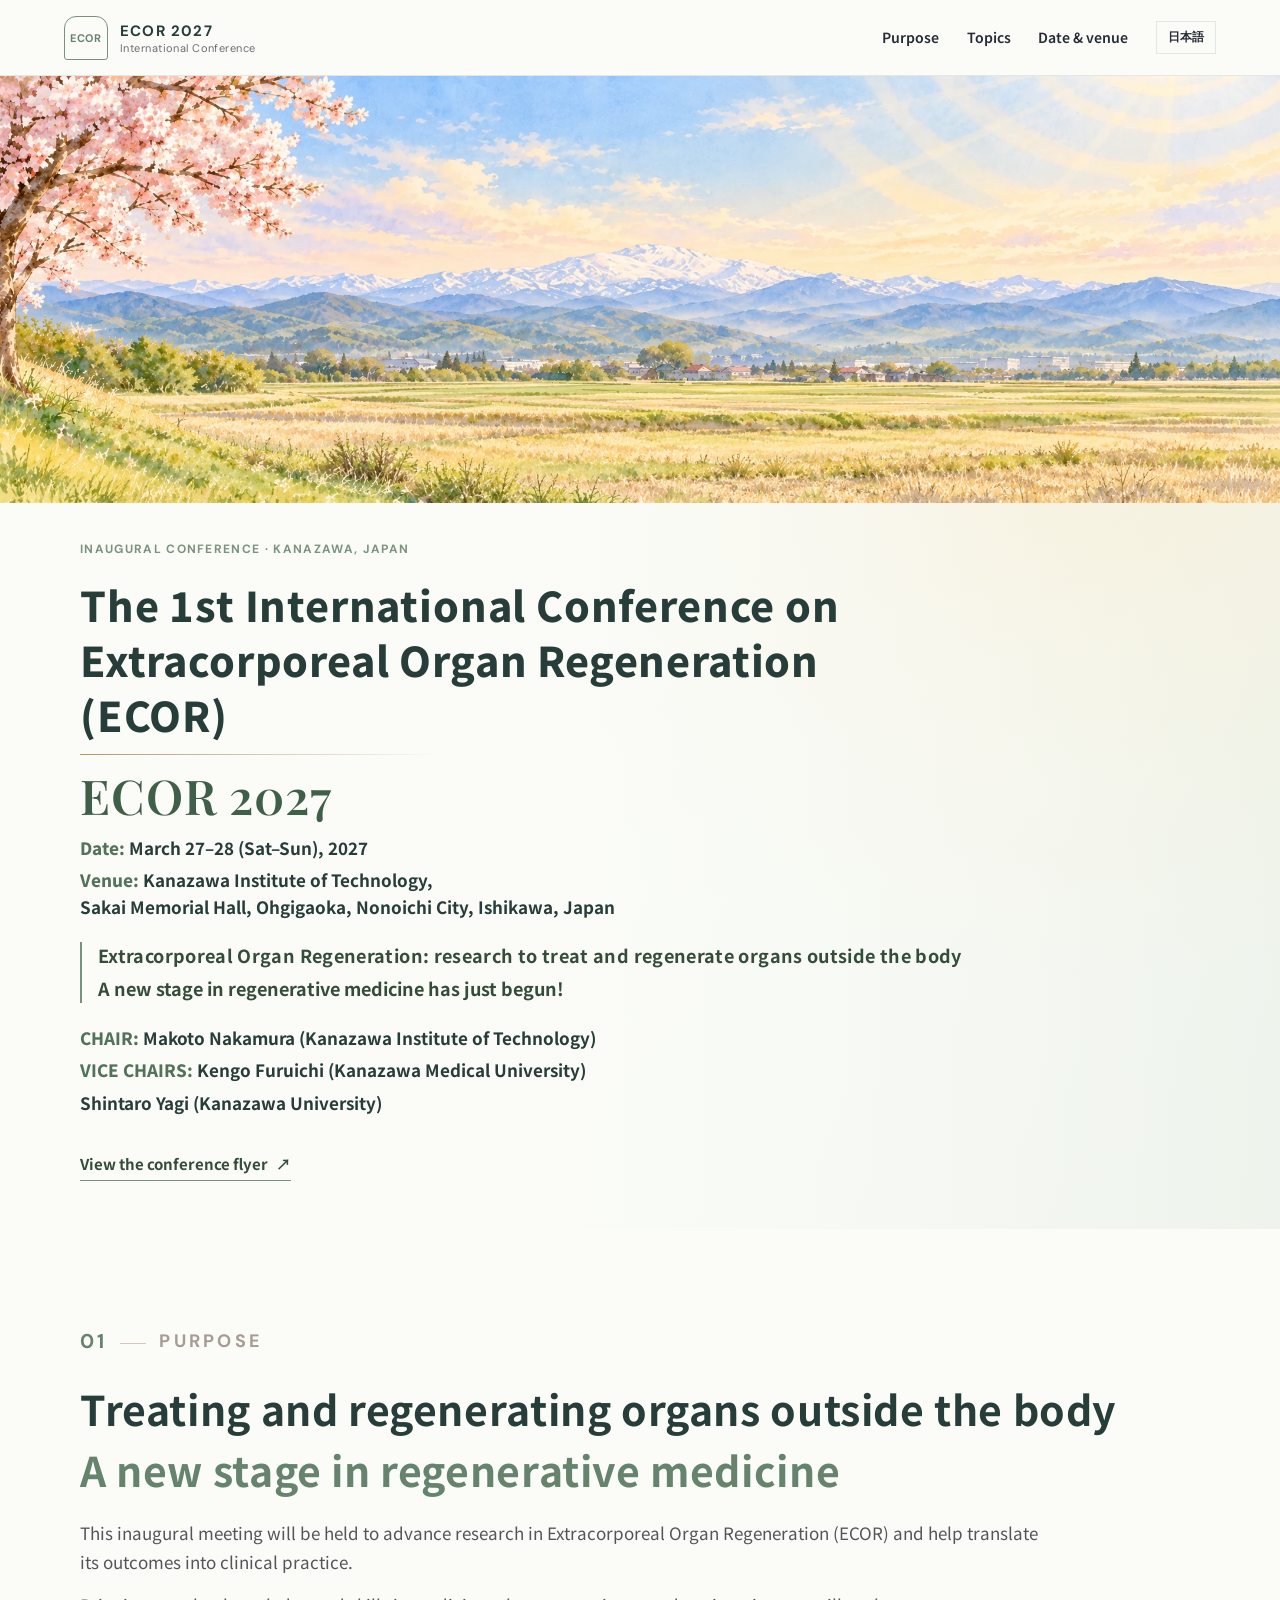
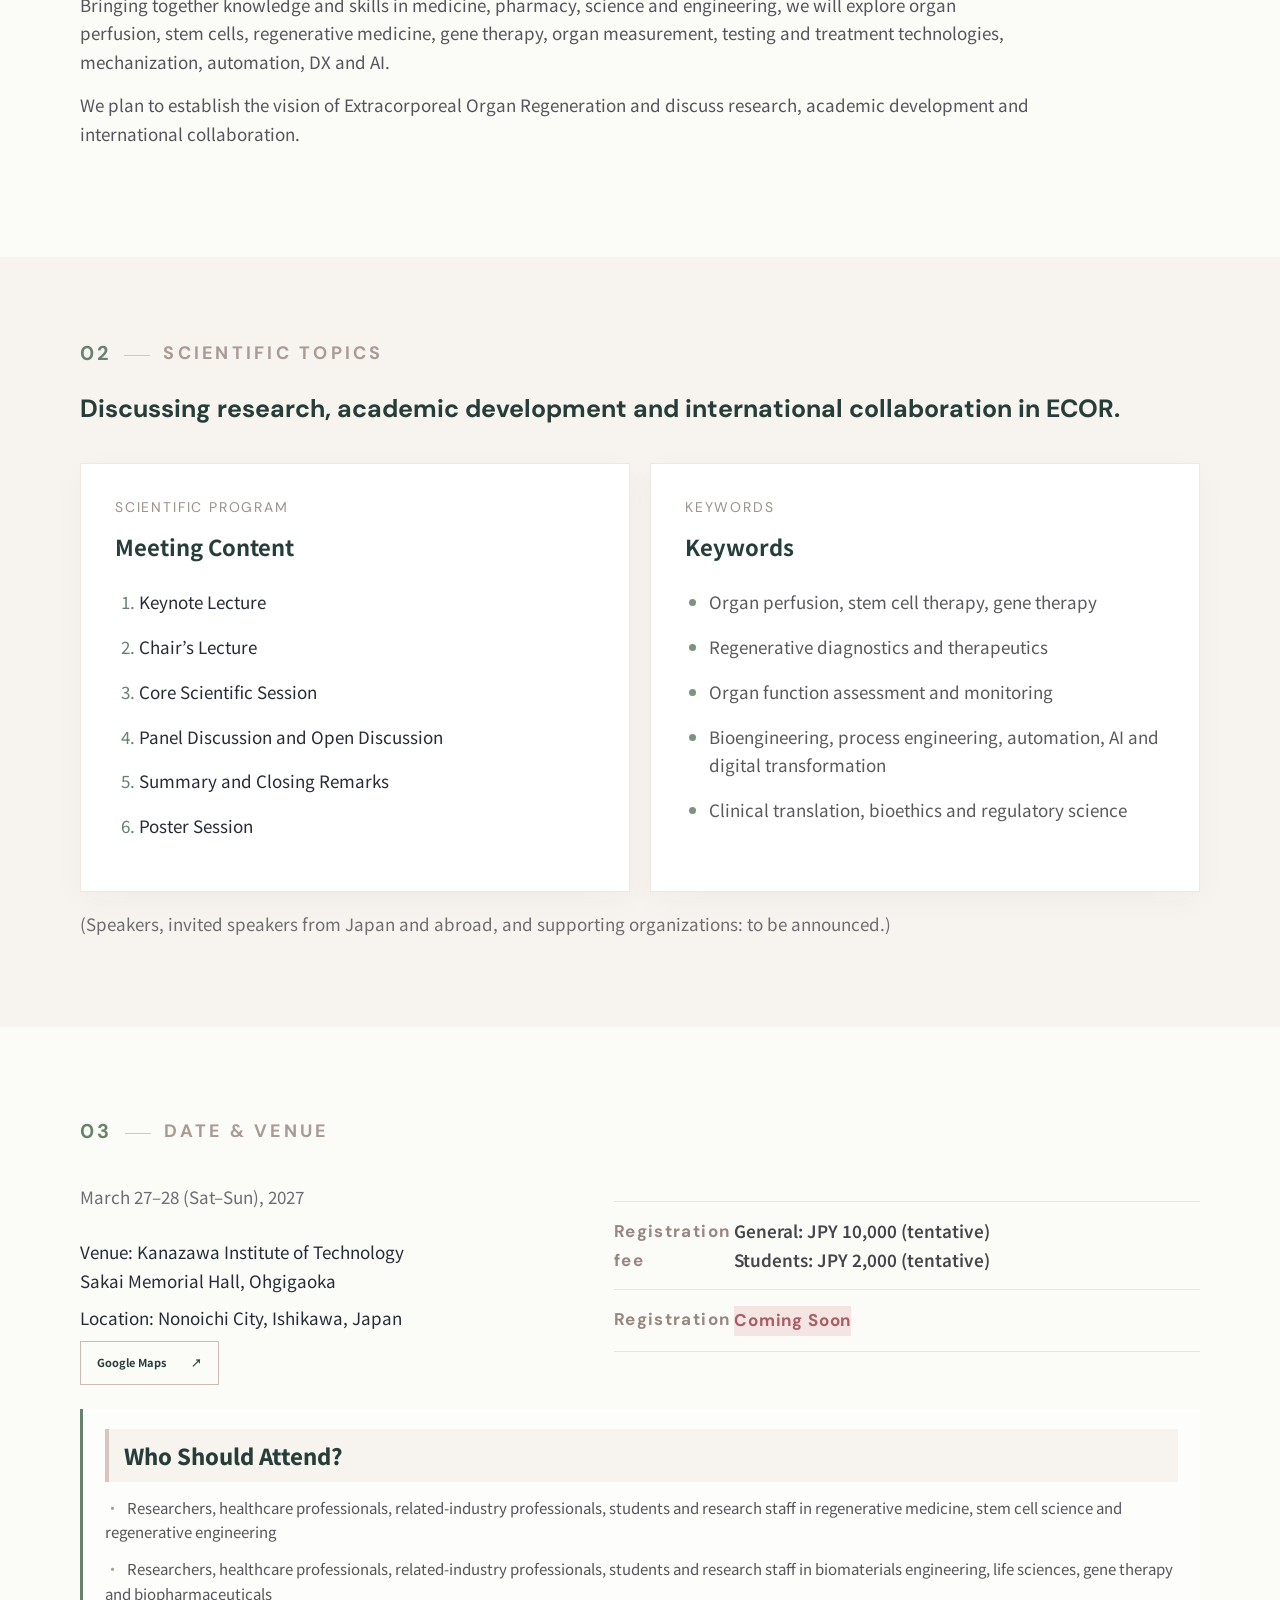
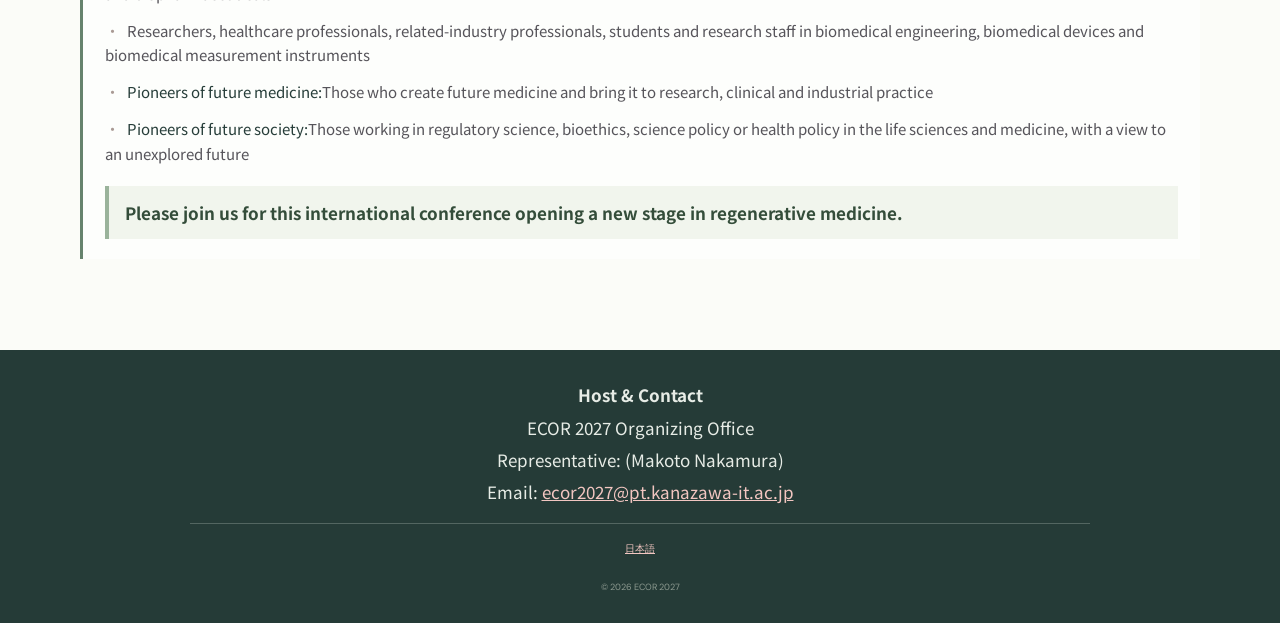
==== commit 3c0ad433: "Add files via upload" ====
--- a/en/index.html
+++ b/en/index.html
@@ -25,6 +25,11 @@
         <div class="hero-abbreviation"><b>ECOR 2027</b></div>
         <div class="hero-meta flyer-event-meta"><p><strong>Date:</strong> March 27–28 (Sat–Sun), 2027</p><p><strong>Venue:</strong> Kanazawa Institute of Technology,<br>Sakai Memorial Hall, Ohgigaoka, Nonoichi City, Ishikawa, Japan</p></div>
         <div class="hero-message"><strong>Extracorporeal Organ Regeneration: research to treat and regenerate organs outside the body</strong><span>A new stage in regenerative medicine has just begun!</span></div>
+        <div class="hero-meta flyer-event-meta" aria-label="Chair and Vice Chairs">
+          <p><strong>CHAIR:</strong> Makoto Nakamura (Kanazawa Institute of Technology)</p>
+          <p><strong>VICE CHAIRS:</strong> Kengo Furuichi (Kanazawa Medical University)</p>
+          <p>Shintaro Yagi (Kanazawa University)</p>
+        </div>
         <a class="hero-flyer-link" href="../assets/ECOR_2027_flyer_JP_EN.pdf" target="_blank" rel="noopener">View the conference flyer <span aria-hidden="true">↗</span></a>
       </div>
     </section>
@@ -39,7 +44,7 @@
     <section class="topics-section" id="topics">
       <div class="section-wrap">
         <div class="section-label"><span>02</span><span>SCIENTIFIC TOPICS</span></div>
-        <div class="section-heading"><p>Discussing research, academic development<br>and international collaboration in ECOR.</p></div>
+        <div class="section-heading"><h2 class="topic-statement topic-statement-en">Discussing research, academic development and international collaboration in ECOR.</h2></div>
         <div class="topic-grid">
           <article class="topic-card topic-life"><p class="topic-domain">SCIENTIFIC PROGRAM</p><h3>Meeting Content</h3><ol class="session-list"><li>Keynote Lecture</li><li>Chair’s Lecture</li><li>Core Scientific Session</li><li>Panel Discussion and Open Discussion</li><li>Summary and Closing Remarks</li><li>Poster Session</li></ol></article>
           <article class="topic-card topic-engineering"><p class="topic-domain">KEYWORDS</p><h3>Keywords</h3><ul><li>Organ perfusion, stem cell therapy, gene therapy</li><li>Regenerative diagnostics and therapeutics</li><li>Organ function assessment and monitoring</li><li>Bioengineering, process engineering, automation, AI and digital transformation</li><li>Clinical translation, bioethics and regulatory science</li></ul></article>
--- a/styles.css
+++ b/styles.css
@@ -142,3 +142,17 @@
   .kicker,.topic-domain{font-size:12px}
   .topic-card h3{font-size:20px}
 }
+
+/* v32: Scientific Topics statement matches the visual prominence of section 01.
+   Single line on wide screens; readable wrapping on narrow screens. */
+.section-heading .topic-statement{
+  margin:0; color:var(--dark); font-family:"Noto Sans JP",sans-serif;
+  font-size:clamp(20px,2.35vw,29px);font-weight:700;
+  line-height:1.55;letter-spacing:0;white-space:normal;
+}
+.section-heading .topic-statement-en{
+  font-family:"DM Sans",sans-serif;font-size:clamp(20px,2.05vw,25px);
+}
+@media(min-width:1150px){
+  .section-heading .topic-statement{white-space:nowrap}
+}
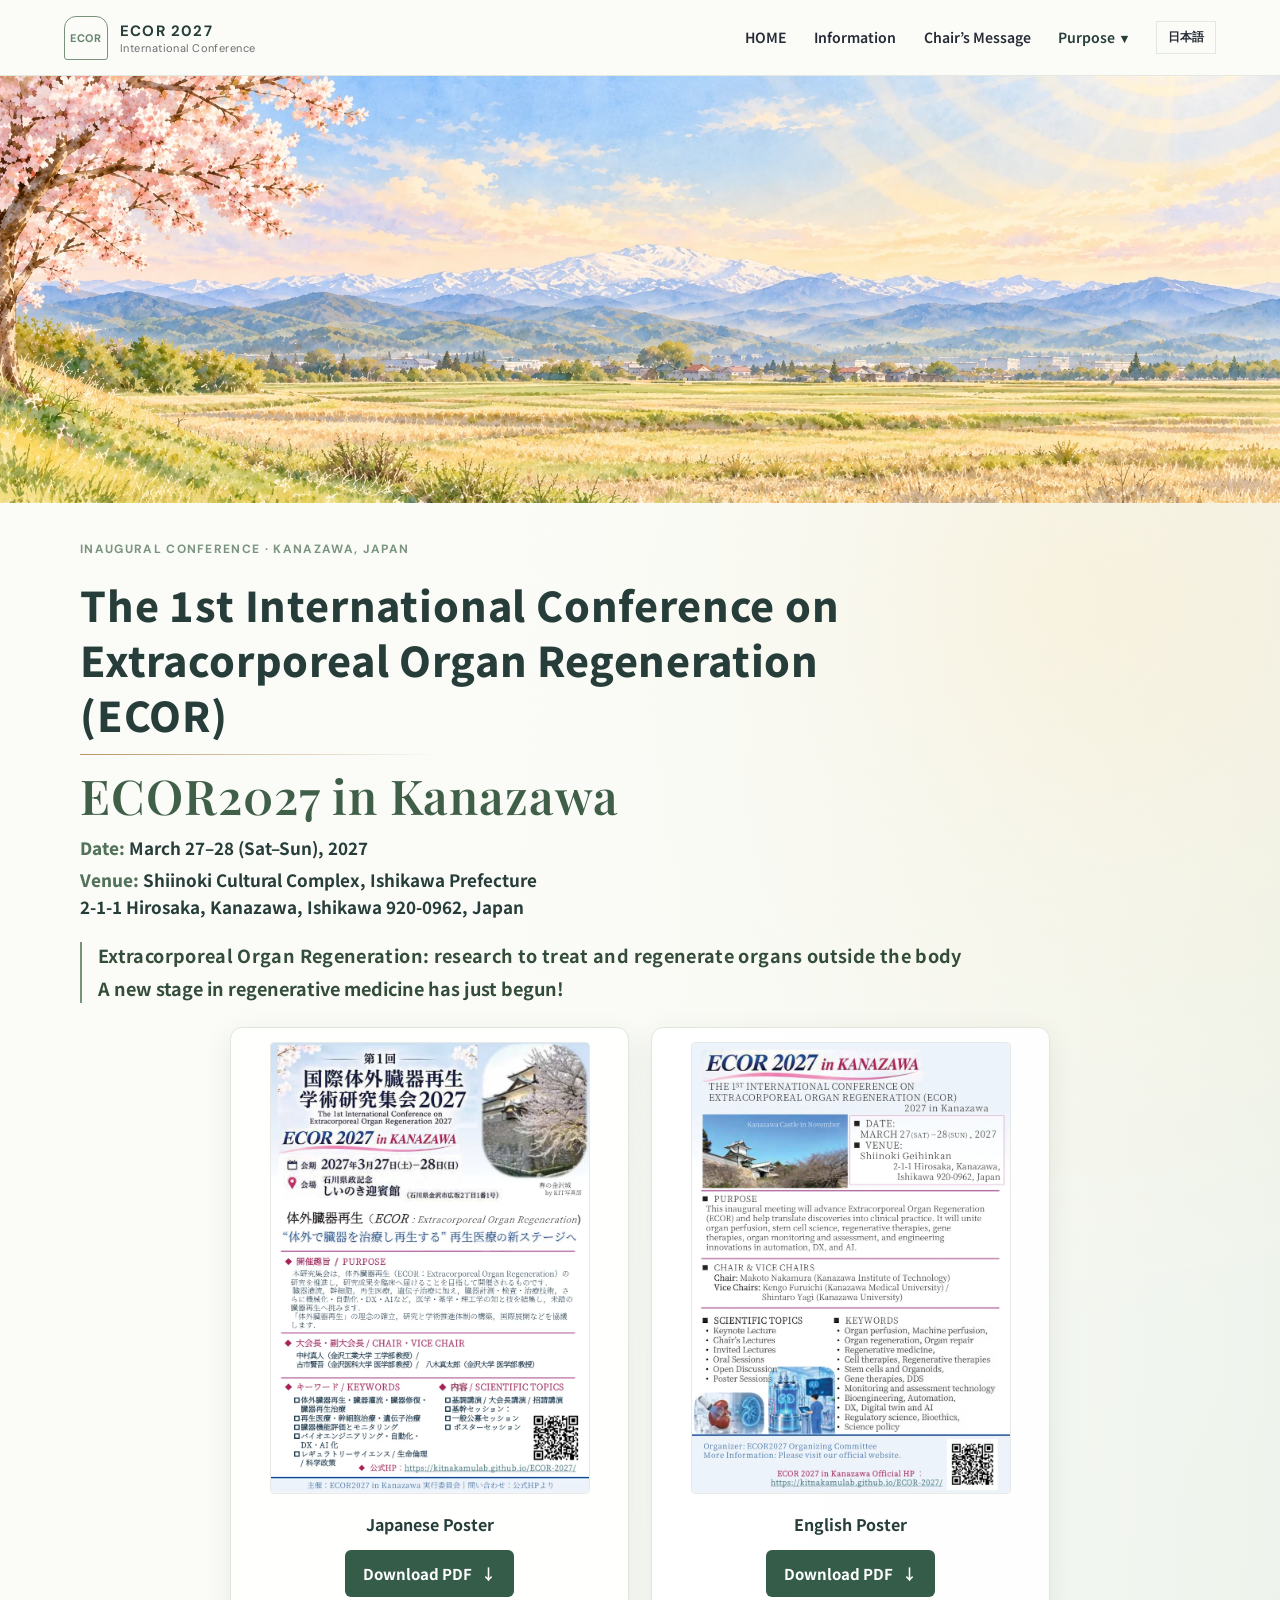
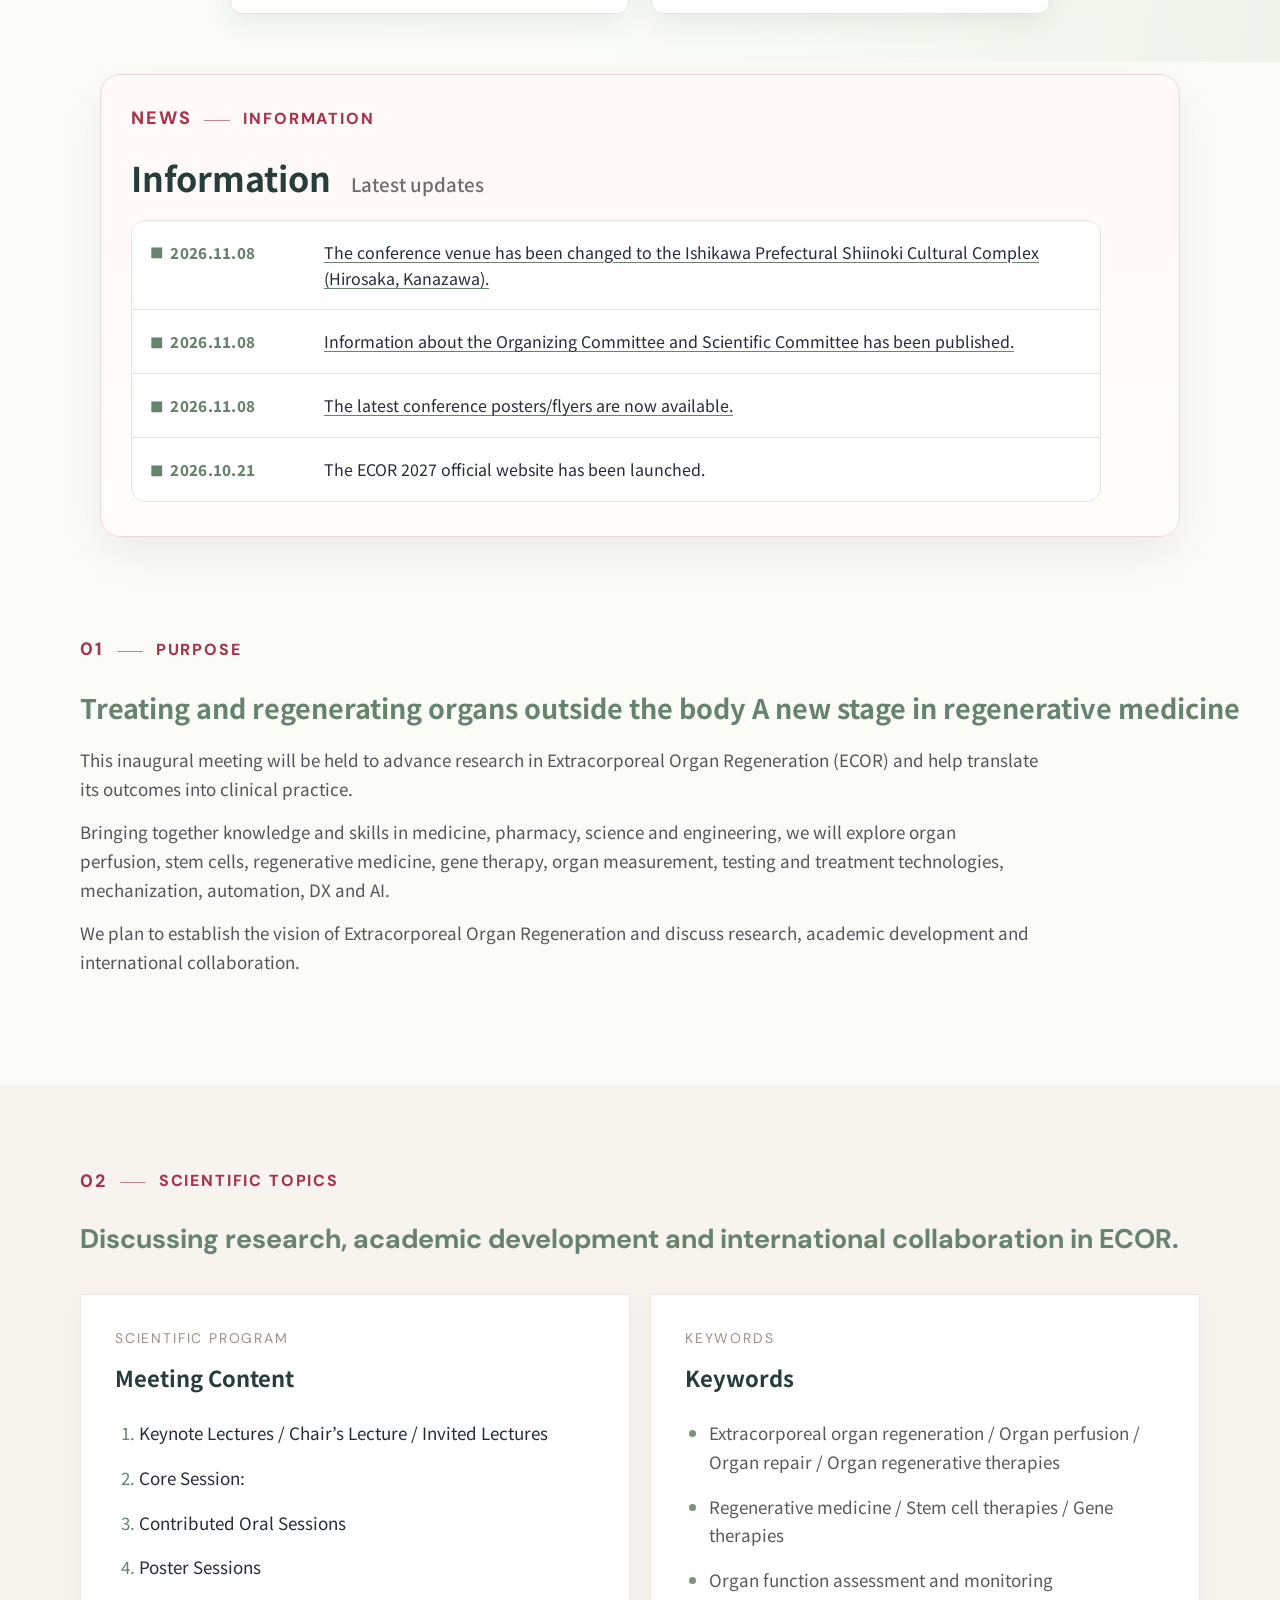
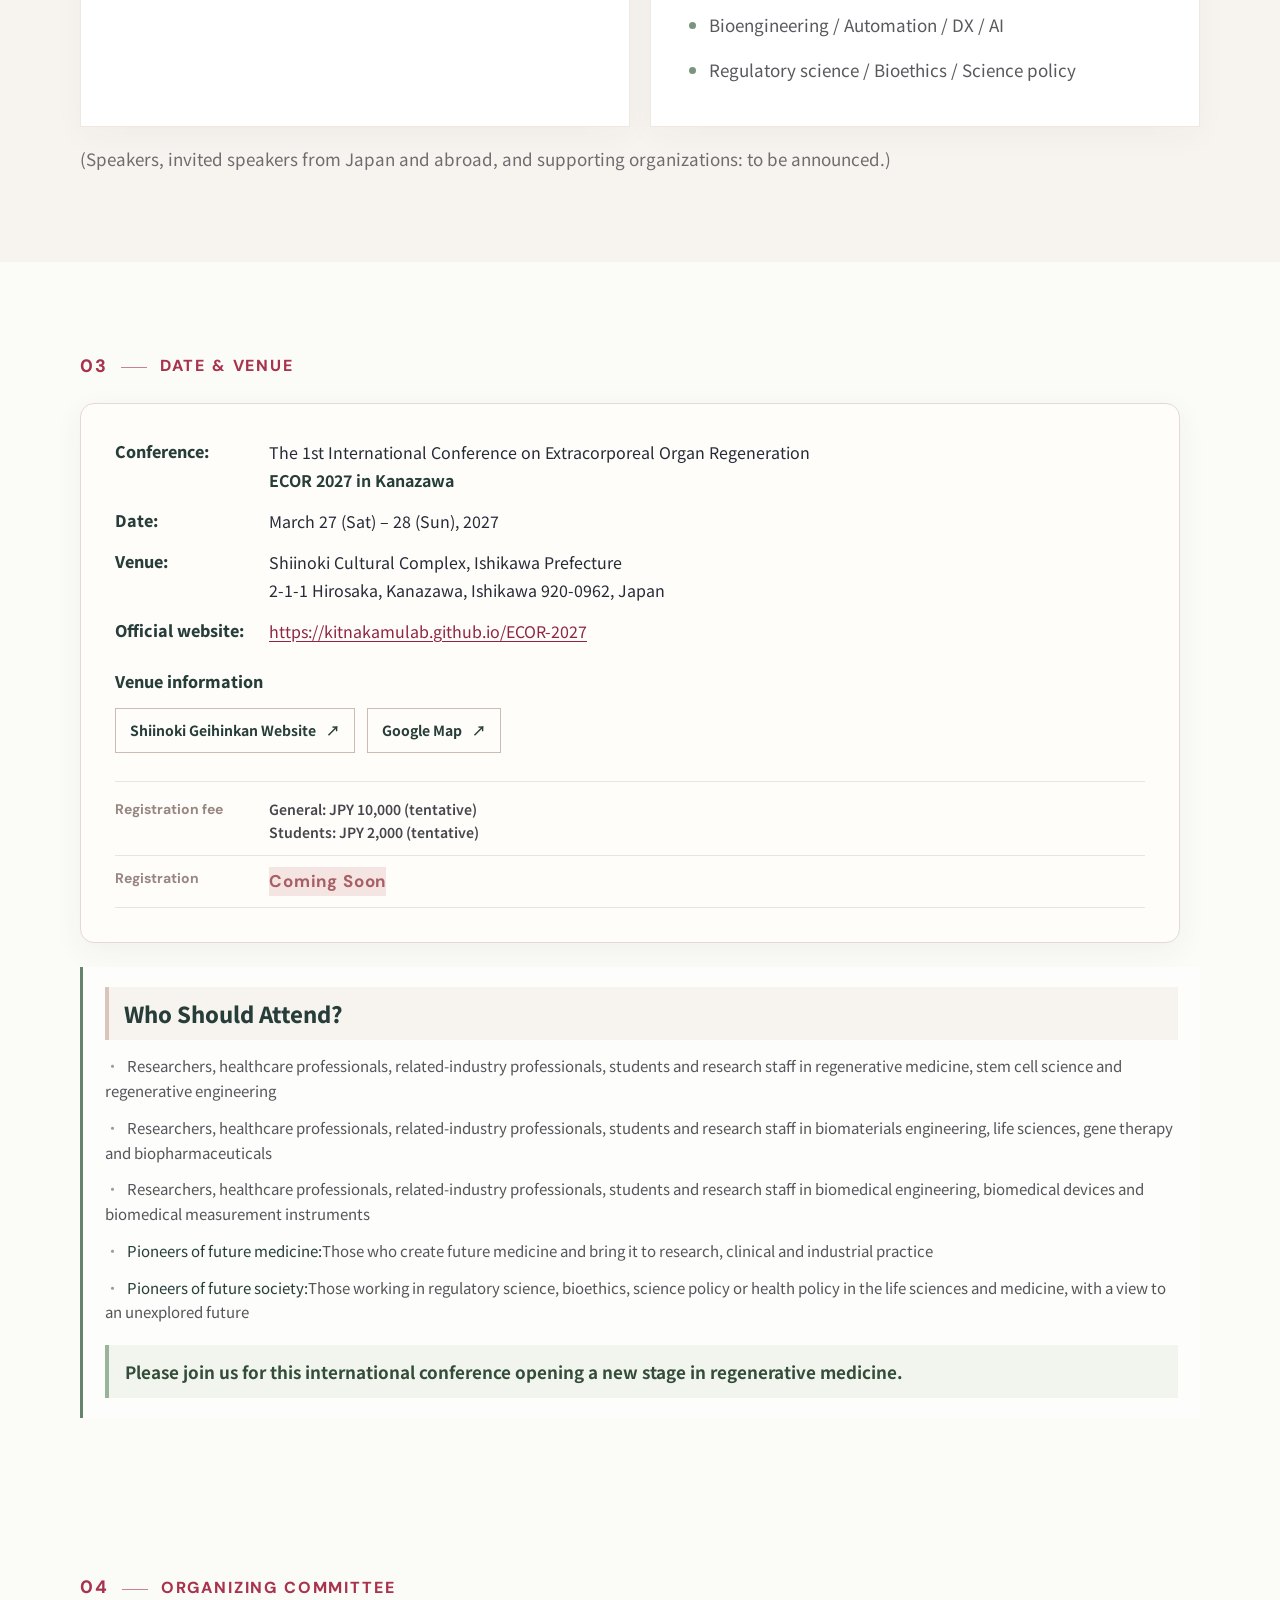
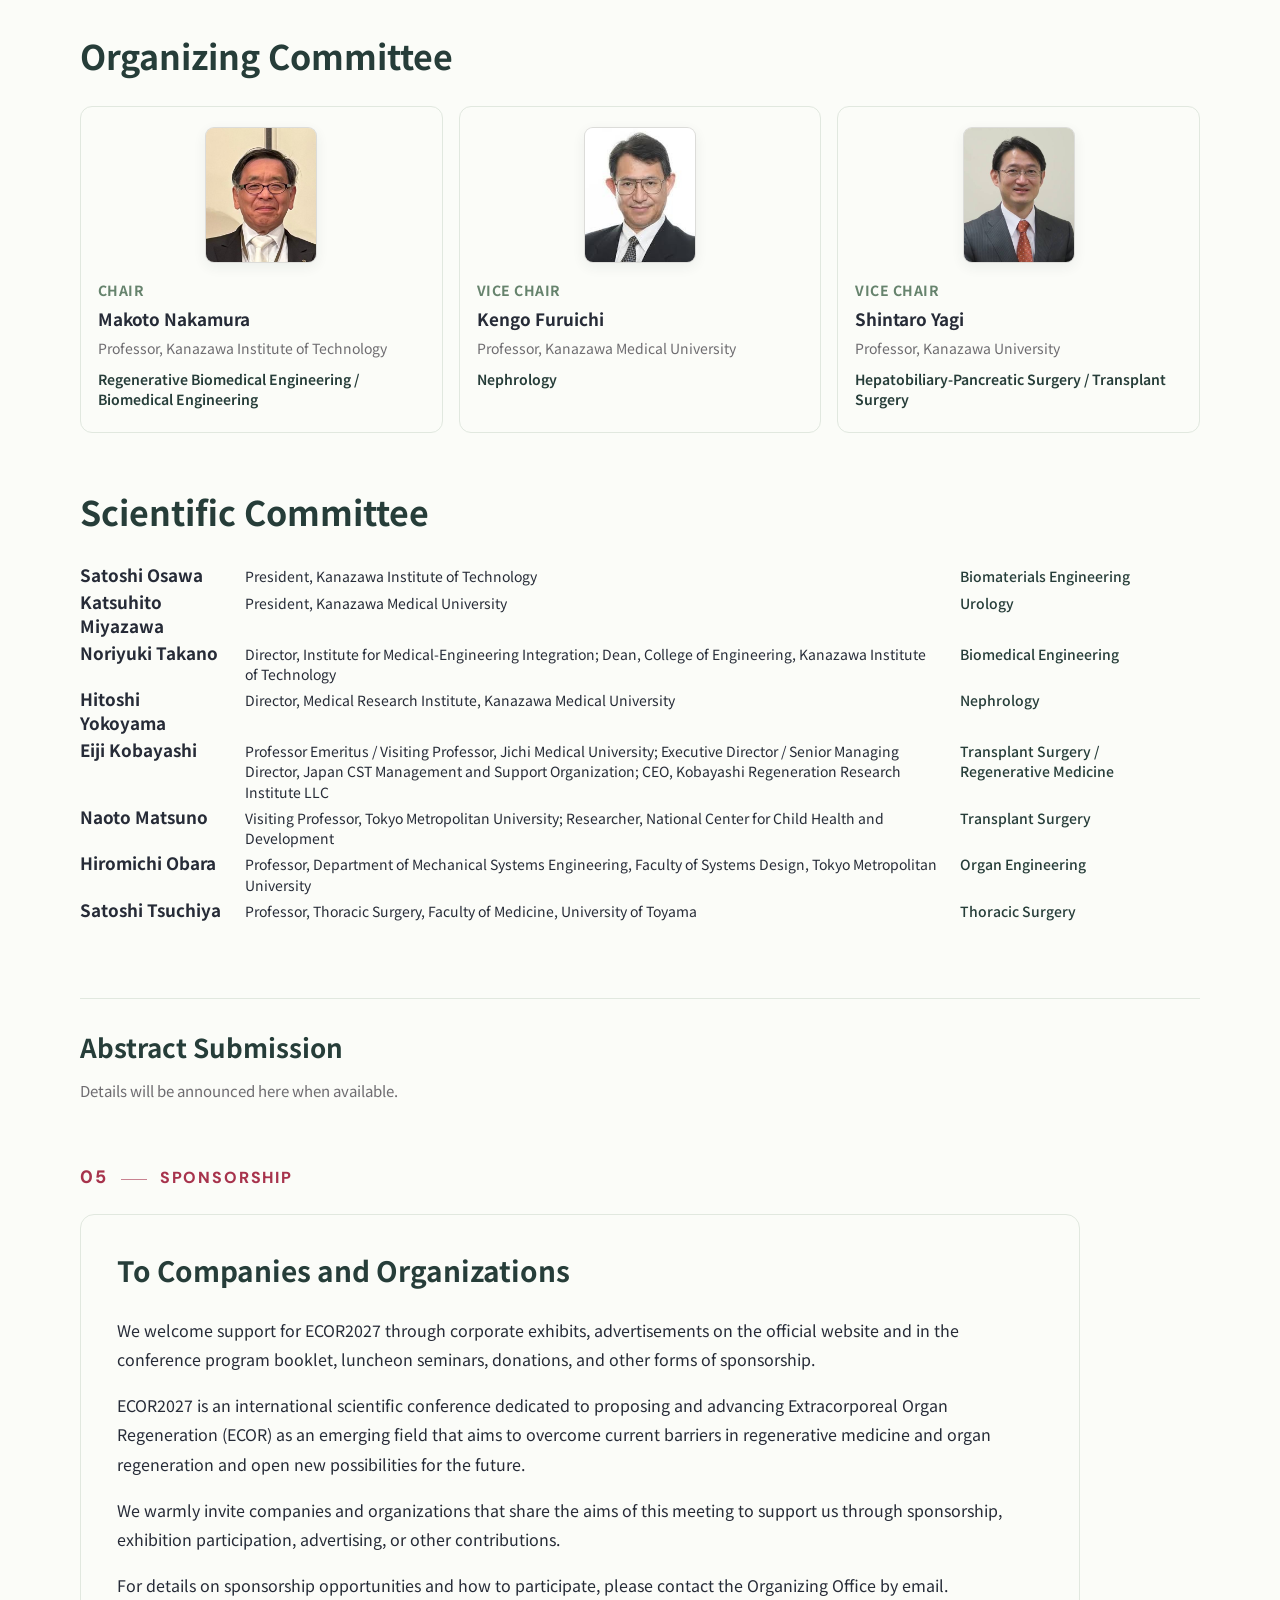
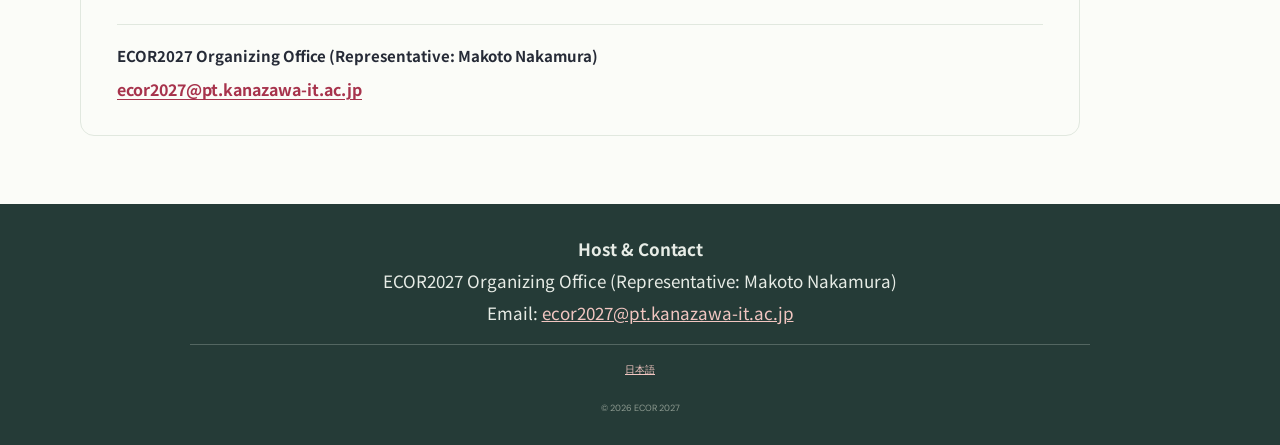
==== commit d7959344: "Add files via upload" ====
--- a/en/index.html
+++ b/en/index.html
@@ -3,9 +3,9 @@
 <head>
   <meta charset="utf-8">
   <meta name="viewport" content="width=device-width, initial-scale=1">
-  <meta name="description" content="The 1st International Conference on Extracorporeal Organ Regeneration (ECOR), March 27–28, 2027, Kanazawa Institute of Technology, Japan.">
+  <meta name="description" content="The 1st International Conference on Extracorporeal Organ Regeneration (ECOR), March 27–28, 2027, Shiinoki Cultural Complex, Kanazawa, Japan.">
   <meta name="theme-color" content="#fbfcf8">
-  <title>The 1st International Conference on Extracorporeal Organ Regeneration | ECOR 2027</title>
+  <title>ECOR2027 in Kanazawa | The 1st International Conference on Extracorporeal Organ Regeneration</title>
   <link rel="icon" href="../assets/mark.svg" type="image/svg+xml">
   <link rel="stylesheet" href="../styles.css">
 </head>
@@ -13,7 +13,25 @@
   <header class="site-header">
     <a class="brand" href="#top" aria-label="ECOR 2027 home"><span class="brand-mark" aria-hidden="true">ECOR</span><span class="brand-copy"><strong>ECOR 2027</strong><small>International Conference</small></span></a>
     <button class="menu-toggle" aria-expanded="false" aria-controls="site-nav">Menu</button>
-    <nav class="site-nav" id="site-nav" aria-label="Main navigation"><a href="#about">Purpose</a><a href="#topics">Topics</a><a href="#venue">Date &amp; venue</a><a class="language-link" href="../">日本語</a></nav>
+    <nav class="site-nav" id="site-nav" aria-label="Main navigation">
+      <a href="#top">HOME</a>
+      <a href="#information">Information</a>
+      <a href="greeting/">Chair’s Message</a>
+      <details class="nav-dropdown"><summary>Purpose <span aria-hidden="true" class="nav-chevron">▾</span></summary>
+        <div class="nav-dropdown-menu">
+          <a href="#about">Purpose</a>
+          <a href="#topics">Topics &amp; Keywords</a>
+          <a href="#venue">Date &amp; Venue</a>
+          <a href="#committee">Organizing Committee</a>
+          <a href="#venue-guide">Venue Information</a>
+          <a href="#abstract-submission">Abstract Submission</a>
+          <a href="#registration">Registration</a>
+          <a href="#sponsorship">Sponsorship</a>
+          <a href="#contact">Contact</a>
+        </div>
+      </details>
+      <a class="language-link" href="../">日本語</a>
+    </nav>
   </header>
   <main id="top">
     <section class="hero flyer-hero" aria-labelledby="hero-title">
@@ -22,20 +40,38 @@
         <p class="eyebrow">INAUGURAL CONFERENCE · KANAZAWA, JAPAN</p>
         <h1 id="hero-title" class="conference-name">The 1st International Conference on<br>Extracorporeal Organ Regeneration (ECOR)</h1>
         <div class="hero-divider" aria-hidden="true"></div>
-        <div class="hero-abbreviation"><b>ECOR 2027</b></div>
-        <div class="hero-meta flyer-event-meta"><p><strong>Date:</strong> March 27–28 (Sat–Sun), 2027</p><p><strong>Venue:</strong> Kanazawa Institute of Technology,<br>Sakai Memorial Hall, Ohgigaoka, Nonoichi City, Ishikawa, Japan</p></div>
+        <div class="hero-abbreviation"><b>ECOR2027 in Kanazawa</b></div>
+        <div class="hero-meta flyer-event-meta"><p><strong>Date:</strong> March 27–28 (Sat–Sun), 2027</p><p><strong>Venue:</strong> Shiinoki Cultural Complex, Ishikawa Prefecture<br>2-1-1 Hirosaka, Kanazawa, Ishikawa 920-0962, Japan</p></div>
         <div class="hero-message"><strong>Extracorporeal Organ Regeneration: research to treat and regenerate organs outside the body</strong><span>A new stage in regenerative medicine has just begun!</span></div>
-        <div class="hero-meta flyer-event-meta" aria-label="Chair and Vice Chairs">
-          <p><strong>CHAIR:</strong> Makoto Nakamura (Kanazawa Institute of Technology)</p>
-          <p><strong>VICE CHAIRS:</strong> Kengo Furuichi (Kanazawa Medical University)</p>
-          <p>Shintaro Yagi (Kanazawa University)</p>
+        <div class="poster-gallery" aria-label="Poster / Flyer">
+          <article class="poster-gallery-card">
+            <a class="poster-preview-link" href="../assets/ECOR_2027_Poster-Flyer_JP.pdf" target="_blank" rel="noopener" aria-label="Japanese Poster">
+              <img src="../assets/poster-preview-jp.webp" alt="ECOR2027 Japanese poster" loading="lazy" width="720" height="1019">
+            </a>
+            <div class="poster-gallery-footer"><strong>Japanese Poster</strong><a class="poster-download-button" href="../assets/ECOR_2027_Poster-Flyer_JP.pdf" download>Download PDF <span aria-hidden="true">↓</span></a></div>
+          </article>
+          <article class="poster-gallery-card">
+            <a class="poster-preview-link" href="../assets/ECOR_2027_Poster-Flyer_EN.pdf" target="_blank" rel="noopener" aria-label="English Poster">
+              <img src="../assets/poster-preview-en.webp" alt="ECOR2027 English poster" loading="lazy" width="720" height="1019">
+            </a>
+            <div class="poster-gallery-footer"><strong>English Poster</strong><a class="poster-download-button" href="../assets/ECOR_2027_Poster-Flyer_EN.pdf" download>Download PDF <span aria-hidden="true">↓</span></a></div>
+          </article>
         </div>
-        <a class="hero-flyer-link" href="../assets/ECOR_2027_flyer_JP_EN.pdf" target="_blank" rel="noopener">View the conference flyer <span aria-hidden="true">↗</span></a>
+      </div>
+    </section>
+    <section class="information-section section-wrap" id="information" aria-labelledby="information-title">
+      <div class="section-label"><span>NEWS</span><span>INFORMATION</span></div>
+      <h2 class="information-title" id="information-title">Information <span>Latest updates</span></h2>
+      <div class="information-list">
+        <article class="information-item"><time datetime="2026-11-08">2026.11.08</time><p><a href="#venue">The conference venue has been changed to the Ishikawa Prefectural Shiinoki Cultural Complex (Hirosaka, Kanazawa).</a></p></article>
+        <article class="information-item"><time datetime="2026-11-08">2026.11.08</time><p><a href="#committee">Information about the Organizing Committee and Scientific Committee has been published.</a></p></article>
+        <article class="information-item"><time datetime="2026-11-08">2026.11.08</time><p><a href="#top">The latest conference posters/flyers are now available.</a></p></article>
+        <article class="information-item"><time datetime="2026-10-21">2026.10.21</time><p>The ECOR 2027 official website has been launched.</p></article>
       </div>
     </section>
     <section class="intro section-wrap" id="about">
       <div class="section-label"><span>01</span><span>PURPOSE</span></div>
-      <div class="intro-layout"><div><h2>Treating and regenerating organs outside the body<br><em>A new stage in regenerative medicine</em></h2></div><div class="intro-copy">
+      <div class="intro-layout"><div><h2>Treating and regenerating organs outside the body <em>A new stage in regenerative medicine</em></h2></div><div class="intro-copy">
         <p>This inaugural meeting will be held to advance research in Extracorporeal Organ Regeneration (ECOR) and help translate its outcomes into clinical practice.</p>
         <p>Bringing together knowledge and skills in medicine, pharmacy, science and engineering, we will explore organ perfusion, stem cells, regenerative medicine, gene therapy, organ measurement, testing and treatment technologies, mechanization, automation, DX and AI.</p>
         <p>We plan to establish the vision of Extracorporeal Organ Regeneration and discuss research, academic development and international collaboration.</p>
@@ -46,23 +82,93 @@
         <div class="section-label"><span>02</span><span>SCIENTIFIC TOPICS</span></div>
         <div class="section-heading"><h2 class="topic-statement topic-statement-en">Discussing research, academic development and international collaboration in ECOR.</h2></div>
         <div class="topic-grid">
-          <article class="topic-card topic-life"><p class="topic-domain">SCIENTIFIC PROGRAM</p><h3>Meeting Content</h3><ol class="session-list"><li>Keynote Lecture</li><li>Chair’s Lecture</li><li>Core Scientific Session</li><li>Panel Discussion and Open Discussion</li><li>Summary and Closing Remarks</li><li>Poster Session</li></ol></article>
-          <article class="topic-card topic-engineering"><p class="topic-domain">KEYWORDS</p><h3>Keywords</h3><ul><li>Organ perfusion, stem cell therapy, gene therapy</li><li>Regenerative diagnostics and therapeutics</li><li>Organ function assessment and monitoring</li><li>Bioengineering, process engineering, automation, AI and digital transformation</li><li>Clinical translation, bioethics and regulatory science</li></ul></article>
+          <article class="topic-card topic-life"><p class="topic-domain">SCIENTIFIC PROGRAM</p><h3>Meeting Content</h3><ol class="session-list"><li>Keynote Lectures / Chair’s Lecture / Invited Lectures</li><li>Core Session:</li><li>Contributed Oral Sessions</li><li>Poster Sessions</li></ol></article>
+          <article class="topic-card topic-engineering"><p class="topic-domain">KEYWORDS</p><h3>Keywords</h3><ul><li>Extracorporeal organ regeneration / Organ perfusion / Organ repair / Organ regenerative therapies</li><li>Regenerative medicine / Stem cell therapies / Gene therapies</li><li>Organ function assessment and monitoring</li><li>Bioengineering / Automation / DX / AI</li><li>Regulatory science / Bioethics / Science policy</li></ul></article>
         </div>
         <p class="topic-note">(Speakers, invited speakers from Japan and abroad, and supporting organizations: to be announced.)</p>
       </div>
     </section>
     <section class="conference-info section-wrap" id="venue">
       <div class="section-label"><span>03</span><span>DATE &amp; VENUE</span></div>
-      <div class="info-layout">
-        <div><p class="info-summary">March 27–28 (Sat–Sun), 2027</p><p class="venue-summary">Venue: Kanazawa Institute of Technology<br>Sakai Memorial Hall, Ohgigaoka</p><p class="venue-summary">Location: Nonoichi City, Ishikawa, Japan</p><a class="map-button" href="https://www.google.com/maps/search/?api=1&amp;query=36.530187%2C136.627849" target="_blank" rel="noopener">Google Maps <span aria-hidden="true">↗</span></a></div>
-        <dl class="info-table"><div><dt>Registration fee</dt><dd>General: JPY 10,000 (tentative)<br>Students: JPY 2,000 (tentative)</dd></div><div><dt>Registration</dt><dd id="registration"><span class="inline-soon registration-pending">Coming Soon</span></dd></div></dl>
+      <div class="info-layout venue-single-box">
+        <div class="venue-overview">
+          <dl class="venue-details">
+            <div><dt>Conference:</dt><dd>The 1st International Conference on Extracorporeal Organ Regeneration<br><span class="venue-subtitle">ECOR 2027 in Kanazawa</span></dd></div>
+            <div><dt>Date:</dt><dd>March 27 (Sat) – 28 (Sun), 2027</dd></div>
+            <div><dt>Venue:</dt><dd>Shiinoki Cultural Complex, Ishikawa Prefecture<br>2-1-1 Hirosaka, Kanazawa, Ishikawa 920-0962, Japan</dd></div>
+            <div><dt>Official website:</dt><dd><a class="venue-official-link" href="https://kitnakamulab.github.io/ECOR-2027/">https://kitnakamulab.github.io/ECOR-2027</a></dd></div>
+          </dl>
+          <div class="venue-guide" id="venue-guide">
+            <h3>Venue information</h3>
+            <div class="venue-link-buttons">
+              <a class="map-button" href="https://www.shiinoki-geihinkan.jp/about/information.html" target="_blank" rel="noopener noreferrer">Shiinoki Geihinkan Website <span aria-hidden="true">↗</span></a>
+              <a class="map-button" href="https://www.google.com/maps/search/?api=1&amp;query=Shiinoki+Cultural+Complex%2C+2-1-1+Hirosaka%2C+Kanazawa" target="_blank" rel="noopener noreferrer">Google Map <span aria-hidden="true">↗</span></a>
+            </div>
+          </div>
+          <div class="venue-registration"><dl class="info-table"><div><dt>Registration fee</dt><dd>General: JPY 10,000 (tentative)<br>Students: JPY 2,000 (tentative)</dd></div><div><dt>Registration</dt><dd id="registration"><span class="inline-soon registration-pending">Coming Soon</span></dd></div></dl></div>
+        </div>
       </div>
       <div class="flyer-audience audience-groups"><strong class="audience-heading">Who Should Attend?</strong><div class="audience-group"><span>Researchers, healthcare professionals, related-industry professionals, students and research staff in regenerative medicine, stem cell science and regenerative engineering</span></div><div class="audience-group"><span>Researchers, healthcare professionals, related-industry professionals, students and research staff in biomaterials engineering, life sciences, gene therapy and biopharmaceuticals</span></div><div class="audience-group"><span>Researchers, healthcare professionals, related-industry professionals, students and research staff in biomedical engineering, biomedical devices and biomedical measurement instruments</span></div><div class="audience-group"><b>Pioneers of future medicine:</b><span>Those who create future medicine and bring it to research, clinical and industrial practice</span></div><div class="audience-group"><b>Pioneers of future society:</b><span>Those working in regulatory science, bioethics, science policy or health policy in the life sciences and medicine, with a view to an unexplored future</span></div><p class="audience-invitation">Please join us for this international conference opening a new stage in regenerative medicine.</p></div>
     </section>
+    <section class="committee-section section-wrap" id="committee">
+      <div class="section-label"><span>04</span><span>ORGANIZING COMMITTEE</span></div>
+      <h2 class="committee-title">Organizing Committee</h2>
+      <div class="committee-chairs committee-chairs-photo">
+        <article class="chair-card">
+          <div class="chair-photo-wrap"><img class="chair-photo" loading="lazy" decoding="async" src="../assets/chair-nakamura.jpg" alt="Makoto Nakamura"></div>
+          <div class="chair-info">
+            <span class="member-role">Chair</span>
+          <strong>Makoto Nakamura</strong>
+          <span class="member-affiliation">Professor, Kanazawa Institute of Technology</span>
+          <span class="member-field">Regenerative Biomedical Engineering / Biomedical Engineering</span>
+          </div>
+        </article>
+        <article class="chair-card">
+          <div class="chair-photo-wrap"><img class="chair-photo" loading="lazy" decoding="async" src="../assets/chair-furuichi.jpg" alt="Kengo Furuichi"></div>
+          <div class="chair-info">
+            <span class="member-role">Vice Chair</span>
+          <strong>Kengo Furuichi</strong>
+          <span class="member-affiliation">Professor, Kanazawa Medical University</span>
+          <span class="member-field">Nephrology</span>
+          </div>
+        </article>
+        <article class="chair-card">
+          <div class="chair-photo-wrap"><img class="chair-photo" loading="lazy" decoding="async" src="../assets/chair-yagi.jpg" alt="Shintaro Yagi"></div>
+          <div class="chair-info">
+            <span class="member-role">Vice Chair</span>
+          <strong>Shintaro Yagi</strong>
+          <span class="member-affiliation">Professor, Kanazawa University</span>
+          <span class="member-field">Hepatobiliary-Pancreatic Surgery / Transplant Surgery</span>
+          </div>
+        </article>
+      </div>
+      <h2 class="committee-title scientific-title">Scientific Committee</h2>
+      <ul class="scientific-name-list scientific-table" aria-label="Scientific Committee members">
+        <li><strong class="scientific-person">Satoshi Osawa</strong><span class="scientific-work">President, Kanazawa Institute of Technology</span><span class="scientific-expertise">Biomaterials Engineering</span></li>
+        <li><strong class="scientific-person">Katsuhito Miyazawa</strong><span class="scientific-work">President, Kanazawa Medical University</span><span class="scientific-expertise">Urology</span></li>
+        <li><strong class="scientific-person">Noriyuki Takano</strong><span class="scientific-work">Director, Institute for Medical-Engineering Integration; Dean, College of Engineering, Kanazawa Institute of Technology</span><span class="scientific-expertise">Biomedical Engineering</span></li>
+        <li><strong class="scientific-person">Hitoshi Yokoyama</strong><span class="scientific-work">Director, Medical Research Institute, Kanazawa Medical University</span><span class="scientific-expertise">Nephrology</span></li>
+        <li><strong class="scientific-person">Eiji Kobayashi</strong><span class="scientific-work">Professor Emeritus / Visiting Professor, Jichi Medical University; Executive Director / Senior Managing Director, Japan CST Management and Support Organization; CEO, Kobayashi Regeneration Research Institute LLC</span><span class="scientific-expertise">Transplant Surgery / Regenerative Medicine</span></li>
+        <li><strong class="scientific-person">Naoto Matsuno</strong><span class="scientific-work">Visiting Professor, Tokyo Metropolitan University; Researcher, National Center for Child Health and Development</span><span class="scientific-expertise">Transplant Surgery</span></li>
+        <li><strong class="scientific-person">Hiromichi Obara</strong><span class="scientific-work">Professor, Department of Mechanical Systems Engineering, Faculty of Systems Design, Tokyo Metropolitan University</span><span class="scientific-expertise">Organ Engineering</span></li>
+        <li><strong class="scientific-person">Satoshi Tsuchiya</strong><span class="scientific-work">Professor, Thoracic Surgery, Faculty of Medicine, University of Toyama</span><span class="scientific-expertise">Thoracic Surgery</span></li>
+      </ul>
+    </section>
+    <section class="future-info section-wrap" id="abstract-submission"><h2>Abstract Submission</h2><p>Details will be announced here when available.</p></section>
+    <section class="future-info sponsorship-section section-wrap" id="sponsorship" aria-labelledby="sponsorship-title">
+      <div class="section-label"><span>05</span><span>SPONSORSHIP</span></div>
+      <div class="sponsorship-panel">
+        <h2 id="sponsorship-title">To Companies and Organizations</h2>
+        <p>We welcome support for ECOR2027 through corporate exhibits, advertisements on the official website and in the conference program booklet, luncheon seminars, donations, and other forms of sponsorship.</p>
+        <p>ECOR2027 is an international scientific conference dedicated to proposing and advancing Extracorporeal Organ Regeneration (ECOR) as an emerging field that aims to overcome current barriers in regenerative medicine and organ regeneration and open new possibilities for the future.</p>
+        <p>We warmly invite companies and organizations that share the aims of this meeting to support us through sponsorship, exhibition participation, advertising, or other contributions.</p>
+        <p>For details on sponsorship opportunities and how to participate, please contact the Organizing Office by email.</p>
+        <p class="sponsorship-contact"><strong>ECOR2027 Organizing Office (Representative: Makoto Nakamura)</strong><a href="mailto:ecor2027@pt.kanazawa-it.ac.jp?subject=ECOR2027%20Sponsorship%20Inquiry">ecor2027@pt.kanazawa-it.ac.jp</a></p>
+      </div>
+    </section>
   </main>
-  <footer class="site-footer">
-    <div class="footer-contact"><p class="footer-contact-title">Host &amp; Contact</p><p>ECOR 2027 Organizing Office</p><p>Representative: (Makoto Nakamura)</p><p>Email: <a href="mailto:ecor2027@pt.kanazawa-it.ac.jp">ecor2027@pt.kanazawa-it.ac.jp</a></p></div>
+  <footer class="site-footer" id="contact">
+    <div class="footer-contact"><p class="footer-contact-title">Host &amp; Contact</p><p>ECOR2027 Organizing Office (Representative: Makoto Nakamura)</p><p>Email: <a href="mailto:ecor2027@pt.kanazawa-it.ac.jp">ecor2027@pt.kanazawa-it.ac.jp</a></p></div>
     <div class="footer-meta"><a href="../">日本語</a></div><small>© 2026 ECOR 2027</small>
   </footer>
   <script src="../script.js"></script>
--- a/styles.css
+++ b/styles.css
@@ -156,3 +156,385 @@
 @media(min-width:1150px){
   .section-heading .topic-statement{white-space:nowrap}
 }
+
+/* v33: same colored headings for Purpose and Scientific Topics. */
+.intro .intro-layout h2,
+.section-heading .topic-statement {
+  color:var(--pink);font-family:"Noto Sans JP",sans-serif;
+  font-size:clamp(20px,2.2vw,27px);font-weight:700;
+  line-height:1.55;letter-spacing:0;
+}
+.intro .intro-layout h2 em{color:inherit}
+.section-heading .topic-statement-en{font-family:"DM Sans",sans-serif;font-size:clamp(20px,2.2vw,27px)}
+@media(min-width:1150px){
+  .intro .intro-layout h2,
+  .section-heading .topic-statement:not(.topic-statement-en){white-space:nowrap}
+}
+@media(max-width:1149px){
+  .intro .intro-layout h2,
+  .section-heading .topic-statement{white-space:normal}
+}
+
+/* v34: show venue map and Sakai Memorial Hall guide side by side */
+.venue-link-buttons {
+  display: flex;
+  flex-wrap: wrap;
+  align-items: center;
+  gap: 10px 12px;
+  margin-top: 14px;
+}
+.venue-link-buttons .map-button {
+  margin-top: 0;
+}
+
+/* ECOR2027 v35 committee pages */
+
+
+/* v37: chair photos and simplified scientific committee */
+.committee-section{padding-top:65px;padding-bottom:75px}
+.committee-title{font-size:clamp(24px,2.7vw,34px);font-weight:700;color:var(--dark);margin:23px 0 20px}
+.committee-chairs{display:grid;grid-template-columns:repeat(3,minmax(0,1fr));gap:16px}
+.chair-card{display:flex;flex-direction:column;gap:7px;padding:16px 16px 18px;border:1px solid var(--line);background:var(--cream);border-radius:12px;overflow:hidden}
+.chair-photo-wrap{aspect-ratio:4/5;border-radius:10px;overflow:hidden;background:#efe9e3;margin-bottom:8px}
+.chair-photo{width:100%;height:100%;object-fit:cover;display:block}
+.member-role{font-weight:700;color:var(--pink);font-size:13px;text-transform:uppercase;letter-spacing:.035em}
+.chair-card strong{font-size:20px;color:var(--ink)}
+.member-affiliation{font-size:14px;line-height:1.65;color:var(--muted);margin:0}
+.committee-chairs .member-field{display:block;margin-top:5px;color:var(--dark);font-size:13px;line-height:1.55;font-weight:600}
+.scientific-title{margin-top:48px}
+.scientific-name-list{list-style:none;padding:0;margin:0;display:grid;grid-template-columns:repeat(2,minmax(0,1fr));gap:12px 22px}
+.scientific-name-list li{border-top:1px solid var(--line);padding:13px 0;font-size:18px;line-height:1.5;color:var(--ink);font-weight:500}
+@media(max-width:900px){.committee-chairs{grid-template-columns:1fr}.scientific-name-list{grid-template-columns:1fr}}
+@media(max-width:760px){.committee-section{padding-top:48px}.scientific-title{margin-top:34px}}
+
+/* v38: compact chronological news (most recent first) */
+.information-section{max-width:1080px;margin:12px auto 0;padding:30px 30px 34px;border:1px solid #efd6d8;border-radius:20px;background:linear-gradient(180deg,#fff9f7 0%,#fffdfc 100%);box-shadow:0 18px 40px rgba(79,49,51,.08)}
+.information-title{font-size:clamp(24px,2.8vw,34px);line-height:1.3;color:var(--dark);margin:18px 0 20px}
+.information-title span{font-size:.55em;margin-left:12px;color:var(--muted);font-weight:500}
+.information-list{border:1px solid var(--line);border-radius:14px;background:#fff;max-width:970px;overflow:hidden}
+.information-item{display:grid;grid-template-columns:160px minmax(0,1fr);gap:14px;padding:18px 18px;border-bottom:1px solid var(--line);align-items:start}
+.information-item:last-child{border-bottom:none}
+.information-item time{display:inline-flex;align-items:center;gap:6px;color:var(--pink);font-size:15px;font-weight:800;font-variant-numeric:tabular-nums;letter-spacing:.02em}
+.information-item time::before{content:"■";font-size:.9em;color:var(--pink)}
+.information-item p{margin:0;font-size:16px;line-height:1.65;color:var(--ink)}
+.information-item a{color:inherit;text-decoration-color:var(--pink);text-underline-offset:3px}
+.information-item a:hover{color:var(--pink)}
+@media(max-width:620px){.information-section{padding:22px 18px 24px;border-radius:16px}.information-item{grid-template-columns:1fr;gap:6px;padding:14px 14px}.information-item p{font-size:15px}}
+
+
+/* v39: compact chair portraits (keeps the three parallel cards). */
+.committee-chairs-photo{grid-template-columns:repeat(3,minmax(0,1fr));gap:16px;align-items:stretch}
+.committee-chairs-photo .chair-card{align-items:center;text-align:center;padding:20px 17px 22px;gap:7px}
+.committee-chairs-photo .chair-photo-wrap{
+  width:112px;height:136px;flex:0 0 136px;aspect-ratio:auto;
+  margin:0 auto 10px;border-radius:9px;background:#f0eeeb;
+  border:1px solid rgba(38,61,57,.10);box-shadow:0 4px 13px rgba(38,61,57,.07)
+}
+.committee-chairs-photo .chair-photo{width:100%;height:100%;object-fit:cover;object-position:50% 21%}
+.committee-chairs-photo .chair-card strong{font-size:20px}
+.committee-chairs-photo .member-affiliation{font-size:13px}
+.committee-chairs-photo .member-field{font-size:13px;margin-top:4px}
+/* Scientific committee: names, affiliations and positions only. */
+.scientific-name-list{display:grid;grid-template-columns:repeat(2,minmax(0,1fr));gap:0 26px;padding:0;margin:0;list-style:none}
+.scientific-name-list li{display:flex;flex-direction:column;align-items:flex-start;gap:3px;border-top:1px solid var(--line);padding:14px 0 16px;min-width:0}
+.scientific-name-list li strong{font-size:17px;color:var(--ink);font-weight:700}
+.scientific-name-list .scientific-affiliation,
+.scientific-name-list .scientific-position{font-size:13px;font-weight:400;line-height:1.55;color:var(--muted);overflow-wrap:anywhere}
+.scientific-name-list .scientific-position{color:var(--dark)}
+@media(max-width:760px){
+  .committee-chairs-photo{grid-template-columns:repeat(3,minmax(0,1fr));gap:8px}
+  .committee-chairs-photo .chair-card{padding:14px 7px 16px;gap:5px}
+  .committee-chairs-photo .chair-photo-wrap{width:min(92px,100%);height:106px;flex-basis:106px}
+  .committee-chairs-photo .chair-card strong{font-size:16px}
+  .committee-chairs-photo .member-role{font-size:11px}
+  .committee-chairs-photo .member-affiliation,
+  .committee-chairs-photo .member-field{font-size:11px;line-height:1.45}
+  .scientific-name-list{grid-template-columns:1fr}
+}
+/* Restore and explicitly maintain the spring landscape illustration in both languages. */
+.flyer-hero .hero-decoration{
+  background-image:url("assets/ecor-spring-hero.webp");
+  background-color:#eef4ef;background-repeat:no-repeat;
+  background-position:center center;background-size:cover;
+  opacity:1;display:block;visibility:visible;
+}
+@media(max-width:720px){
+  .flyer-hero .hero-decoration{
+    background-image:url("assets/ecor-spring-hero.webp");
+    background-position:center top;background-size:cover;opacity:1;
+  }
+}
+
+/* v41: vertical borderless committee roster; name / affiliation & title / specialty */
+.scientific-name-list.scientific-table{
+  display:grid;grid-template-columns:minmax(0,1fr);gap:0;
+  max-width:1050px;margin:6px 0 0;padding:0;list-style:none;
+}
+.scientific-name-list.scientific-table li{
+  display:grid;grid-template-columns:145px minmax(0,1fr) 170px;
+  align-items:baseline;column-gap:20px;row-gap:3px;
+  padding:10px 0;border:0;min-width:0;
+}
+.scientific-name-list.scientific-table .scientific-person{
+  font-size:17px;font-weight:700;line-height:1.55;color:var(--ink);
+}
+.scientific-name-list.scientific-table .scientific-work{
+  font-size:14px;font-weight:400;line-height:1.6;color:var(--ink);overflow-wrap:break-word;
+}
+.scientific-name-list.scientific-table .scientific-expertise{
+  font-size:14px;font-weight:500;line-height:1.6;color:var(--dark);overflow-wrap:break-word;
+}
+@media(max-width:850px){
+  .scientific-name-list.scientific-table li{grid-template-columns:125px minmax(0,1fr);gap:2px 14px;padding:11px 0;align-items:start}
+  .scientific-name-list.scientific-table .scientific-person{grid-row:1 / span 2}
+  .scientific-name-list.scientific-table .scientific-expertise{grid-column:2}
+}
+@media(max-width:440px){
+  .scientific-name-list.scientific-table li{grid-template-columns:1fr;gap:2px;padding:12px 0}
+  .scientific-name-list.scientific-table .scientific-person{grid-row:auto}
+  .scientific-name-list.scientific-table .scientific-expertise{grid-column:1}
+}
+
+/* v43: tighter scientific roster and matched typography in chair cards */
+.scientific-name-list.scientific-table li{
+  padding:6px 0;
+  row-gap:1px;
+}
+.scientific-name-list.scientific-table .scientific-person{line-height:1.4}
+.scientific-name-list.scientific-table .scientific-work,
+.scientific-name-list.scientific-table .scientific-expertise{line-height:1.45}
+.committee-chairs-photo .chair-card strong{font-size:17px;line-height:1.4}
+.committee-chairs-photo .member-affiliation,
+.committee-chairs-photo .member-field{font-size:14px;line-height:1.45}
+@media(max-width:850px){
+  .scientific-name-list.scientific-table li{padding:7px 0;row-gap:1px}
+}
+@media(max-width:760px){
+  .committee-chairs-photo .chair-card strong{font-size:17px}
+  .committee-chairs-photo .member-affiliation,
+  .committee-chairs-photo .member-field{font-size:13px;line-height:1.4}
+}
+@media(max-width:440px){
+  .scientific-name-list.scientific-table li{padding:7px 0;row-gap:1px}
+  .committee-chairs-photo .chair-card strong{font-size:15px}
+  .committee-chairs-photo .member-affiliation,
+  .committee-chairs-photo .member-field{font-size:12px}
+}
+
+/* v44: fixed, consistent organizing committee typography at all viewport widths. */
+.committee-chairs-photo .chair-card strong{
+  font-size:17px;line-height:1.4;
+}
+.committee-chairs-photo .member-affiliation,
+.committee-chairs-photo .member-field{
+  font-size:14px;line-height:1.45;
+}
+.committee-chairs-photo .member-role{
+  font-size:13px;line-height:1.45;
+}
+/* Make roster vertically denser, retaining an unruled table appearance. */
+.scientific-name-list.scientific-table li{
+  padding:3px 0;row-gap:0;
+}
+@media(max-width:850px){
+  .scientific-name-list.scientific-table li{padding:3px 0;row-gap:0}
+}
+@media(max-width:760px){
+  .committee-chairs-photo{grid-template-columns:1fr;gap:12px}
+  .committee-chairs-photo .chair-card{padding:16px 18px;gap:6px}
+  .committee-chairs-photo .chair-photo-wrap{width:112px;height:136px;flex-basis:136px}
+  .committee-chairs-photo .chair-card strong{font-size:17px}
+  .committee-chairs-photo .member-affiliation,
+  .committee-chairs-photo .member-field{font-size:14px;line-height:1.45}
+  .committee-chairs-photo .member-role{font-size:13px}
+}
+@media(max-width:440px){
+  .scientific-name-list.scientific-table li{padding:3px 0;row-gap:0}
+  .committee-chairs-photo .chair-card strong{font-size:17px}
+  .committee-chairs-photo .member-affiliation,
+  .committee-chairs-photo .member-field{font-size:14px}
+}
+
+/* v45: halve the inter-member vertical whitespace in the Scientific Committee roster. */
+.scientific-name-list.scientific-table li{padding:1.5px 0;row-gap:0}
+@media(max-width:850px){.scientific-name-list.scientific-table li{padding:1.5px 0;row-gap:0}}
+@media(max-width:440px){.scientific-name-list.scientific-table li{padding:1.5px 0;row-gap:0}}
+
+/* v46: unified fixed type size; desktop three-up / narrow-screen photo beside text */
+.committee-chairs-photo .chair-card{
+  align-items:stretch;
+  text-align:left;
+}
+.committee-chairs-photo .chair-photo-wrap{
+  align-self:center;
+}
+.committee-chairs-photo .chair-info{
+  display:flex;
+  flex-direction:column;
+  align-items:flex-start;
+  gap:7px;
+  min-width:0;
+  width:100%;
+  text-align:left;
+}
+.committee-chairs-photo .chair-info .member-role,
+.committee-chairs-photo .chair-info .member-affiliation,
+.committee-chairs-photo .chair-info .member-field{
+  font-size:14px;
+  line-height:1.45;
+}
+.committee-chairs-photo .chair-info strong{font-size:17px;line-height:1.4}
+@media(max-width:760px){
+  .committee-chairs-photo .chair-card{
+    display:grid;
+    grid-template-columns:112px minmax(0,1fr);
+    align-items:center;
+    column-gap:18px;
+    padding:16px 18px;
+    text-align:left;
+  }
+  .committee-chairs-photo .chair-photo-wrap{
+    width:112px;
+    height:136px;
+    margin:0;
+    align-self:center;
+  }
+  .committee-chairs-photo .chair-info{align-self:center;gap:6px}
+}
+@media(max-width:370px){
+  .committee-chairs-photo .chair-card{grid-template-columns:88px minmax(0,1fr);column-gap:12px;padding:14px 12px}
+  .committee-chairs-photo .chair-photo-wrap{width:88px;height:108px}
+}
+
+/* v47 – Chair’s Message */
+.greeting-nav{display:flex;gap:25px;align-items:center;font-size:14px;font-weight:700}
+.greeting-nav a{text-decoration:none;color:var(--dark)}.greeting-nav a:hover{color:var(--pink)}
+.greeting-page{padding:72px 24px 88px;background:linear-gradient(145deg,#fff8f6,#fffdfc 46%,#f8faf7)}
+.greeting-inner{max-width:920px;margin:auto}.greeting-kicker{font-size:13px;letter-spacing:.12em;color:var(--pink);font-weight:700}
+.greeting-inner h1{font-size:clamp(30px,4.1vw,46px);color:var(--dark);margin:13px 0 10px;line-height:1.25}
+.greeting-inner h1 span{font-size:.42em;color:var(--muted);font-weight:500;white-space:nowrap}
+.greeting-subtitle{font-size:16px;color:var(--muted);margin:0 0 30px}
+.greeting-author{display:flex;align-items:center;gap:20px;padding:18px 0 22px;border-top:1px solid var(--line);border-bottom:1px solid var(--line);margin-bottom:32px}
+.greeting-author img{width:96px;height:120px;object-fit:cover;object-position:center top;border-radius:8px}
+.greeting-author div{display:flex;flex-direction:column;gap:5px}.greeting-author small{color:var(--pink);font-size:14px;font-weight:700}
+.greeting-author strong{font-size:22px;color:var(--ink)}.greeting-author span{font-size:14px;color:var(--muted)}
+.greeting-body{font-size:17px;line-height:2;color:var(--ink);letter-spacing:.01em}.greeting-body p{margin:0 0 1.4em}
+.greeting-signature{text-align:right;font-size:16px;line-height:1.9;margin:35px 0}.greeting-signature strong{font-size:21px}
+.greeting-return a{display:inline-block;padding:10px 20px;border:1px solid var(--line);border-radius:7px;color:var(--dark);text-decoration:none}
+@media(max-width:700px){.greeting-page{padding:38px 20px 55px}.greeting-nav{gap:14px;font-size:12px}.greeting-body{font-size:16px;line-height:1.9}.greeting-author img{width:80px;height:100px}.greeting-inner h1 span{display:block;margin-top:9px}}
+
+/* v48 — navigation and section-heading contrast */
+:root { --label-accent: #a7334c; }
+.section-label { color:var(--label-accent);font-size:11px;font-weight:800;letter-spacing:.115em; }
+.section-label span:first-child { color:var(--label-accent);font-size:12px; }
+.section-label span+span:before { background:var(--label-accent);opacity:.6; }
+.nav-dropdown { position:relative; flex:0 0 auto; }
+.nav-dropdown summary { list-style:none; cursor:pointer; font-size:14px; font-weight:600; color:var(--dark);white-space:nowrap; user-select:none; }
+.nav-dropdown summary::-webkit-details-marker { display:none; }
+.nav-chevron { display:inline-block;font-size:13px;margin-left:3px;transition:transform .16s ease; }
+.nav-dropdown[open] .nav-chevron { transform:rotate(180deg); }
+.nav-dropdown summary:hover,.nav-dropdown[open] summary { color:var(--label-accent); }
+.nav-dropdown summary:focus-visible,.site-nav a:focus-visible {outline:2px solid var(--label-accent);outline-offset:4px;border-radius:3px;}
+.nav-dropdown-menu { position:absolute;top:calc(100% + 18px);left:-16px;min-width:190px;display:flex;flex-direction:column;gap:0;padding:9px;background:#fffdfb;border:1px solid #e8d7d2;border-radius:9px;box-shadow:0 14px 36px rgba(40,40,40,.14);z-index:40; }
+.site-nav .nav-dropdown-menu a { display:block;padding:11px 12px;white-space:nowrap;font-size:14px;color:var(--dark);border-radius:5px; }
+.site-nav .nav-dropdown-menu a:hover { color:var(--label-accent);background:#fdf0ee; }
+@media(max-width:980px) and (min-width:721px) { .site-nav {gap:11px;} .site-nav a,.nav-dropdown summary {font-size:12px;} }
+@media(max-width:720px) {
+ .nav-dropdown {width:100%;}
+ .nav-dropdown summary {font-size:14px;padding:10px 4px;display:flex;justify-content:space-between;align-items:center;}
+ .nav-dropdown-menu {position:static;box-shadow:none;background:#fff7f3;border:0;border-left:2px solid #eac6c8;border-radius:0;padding:5px 7px;margin-left:8px;min-width:0;}
+ .site-nav .nav-dropdown-menu a {font-size:14px;white-space:normal;padding:11px;}
+}
+
+/* v49: expanded purpose dropdown and forthcoming information anchors */
+.nav-dropdown-menu{max-height:min(76vh,570px);overflow-y:auto;min-width:220px}
+.future-info{padding:25px 0 20px;border-top:1px solid var(--line)}
+.future-info h2{color:var(--dark);font-size:clamp(20px,2.4vw,26px);margin:0 0 6px}
+.future-info p{color:var(--muted);font-size:15px;margin:0}
+#venue-guide,#registration,#contact,#committee,#abstract-submission,#sponsorship{scroll-margin-top:105px}
+@media(max-width:720px){.nav-dropdown-menu{max-height:55vh;overflow-y:auto}.future-info{padding:22px 0 18px}}
+
+/* v51 Sponsorship details */
+.sponsorship-section{padding-top:40px;padding-bottom:68px;border-top:0}
+.sponsorship-panel{max-width:1000px;padding:30px 36px;border:1px solid var(--line);border-radius:14px;background:var(--cream)}
+.sponsorship-panel h2{margin:0 0 20px;font-size:clamp(22px,2.2vw,28px);color:var(--dark)}
+.sponsorship-panel p{margin:0 0 16px;font-size:16px;line-height:1.85;color:var(--ink)}
+.sponsorship-panel .sponsorship-contact{margin-top:24px;margin-bottom:0;padding-top:17px;border-top:1px solid var(--line);display:flex;flex-direction:column;gap:5px;overflow-wrap:anywhere}
+.sponsorship-contact strong{font-size:15px}
+.sponsorship-contact a{color:#a7334c;font-weight:700;text-decoration:underline;text-underline-offset:3px}
+@media(max-width:700px){.sponsorship-panel{padding:22px 20px}.sponsorship-panel p{font-size:15px;line-height:1.75}}
+
+/* v52 — Increase burgundy section labels by two steps across HOME pages. */
+.section-label {
+  font-size:16px;
+  line-height:1.45;
+  font-weight:800;
+}
+.section-label span:first-child { font-size:18px; }
+@media (max-width:720px) {
+  .section-label { font-size:15px; }
+  .section-label span:first-child { font-size:17px; }
+}
+
+/* v53: The previous flyer is temporarily unavailable following the venue change. */
+.flyer-pending{cursor:default;color:var(--muted);border-bottom-color:var(--line);font-size:14px;text-decoration:none;}
+
+/* v54 — Conference overview details: readable, borderless vertical list */
+.venue-overview{min-width:0}
+.venue-details{display:grid;gap:16px;margin:0}
+.venue-details>div{display:grid;grid-template-columns:116px minmax(0,1fr);gap:12px;align-items:start}
+.venue-details dt{font-size:16px;font-weight:800;color:var(--dark);line-height:1.65}
+.venue-details dd{font-size:16px;line-height:1.75;color:var(--ink);margin:0;overflow-wrap:anywhere}
+.venue-subtitle{font-weight:700;color:var(--dark)}
+.venue-official-link{color:#8f2641;text-underline-offset:3px}
+.venue-overview .venue-link-buttons{margin-top:24px;gap:10px}
+.venue-overview .map-button{gap:9px;font-size:14px;padding:11px 14px;line-height:1.5}
+@media(max-width:760px){.venue-details>div{grid-template-columns:1fr;gap:2px}.venue-details dt,.venue-details dd{font-size:15px}.venue-overview .venue-link-buttons{align-items:stretch}}
+
+/* v55: bilingual PDF download links */
+.poster-downloads{display:flex;flex-wrap:wrap;gap:12px 22px;align-items:center;margin-top:16px}
+.poster-downloads .hero-flyer-link{margin-top:0}
+
+/* v58: two poster previews with separate download buttons on the home hero */
+.poster-gallery{display:grid;grid-template-columns:repeat(2,minmax(0,1fr));gap:22px;max-width:820px;margin:24px auto 0;align-items:start}
+.poster-gallery-card{min-width:0;padding:14px;border:1px solid #dfe6dc;border-radius:12px;background:rgba(255,255,255,.92);box-shadow:0 8px 28px rgba(45,67,49,.09)}
+.poster-preview-link{display:block;max-width:320px;margin:0 auto;overflow:hidden;border:1px solid #e6e9e7;border-radius:4px;background:#fff;transition:box-shadow .2s,transform .2s}
+.poster-preview-link:hover{box-shadow:0 6px 20px rgba(45,67,49,.16);transform:translateY(-2px)}
+.poster-preview-link img{display:block;width:100%;height:auto;aspect-ratio:210 / 297;object-fit:contain}
+.poster-gallery-footer{display:flex;align-items:center;justify-content:center;flex-direction:column;gap:12px;padding:16px 0 2px}
+.poster-gallery-footer strong{font-size:16px;color:var(--dark);text-align:center}
+.poster-download-button{display:inline-flex;align-items:center;justify-content:center;gap:9px;min-height:42px;padding:10px 18px;border-radius:6px;background:#355c49;color:#fff;text-decoration:none;font-size:15px;font-weight:700;transition:background .2s}
+.poster-download-button:hover,.poster-download-button:focus-visible{background:#244231;color:#fff}
+@media(max-width:610px){.poster-gallery{grid-template-columns:1fr;gap:18px;max-width:380px;margin-top:20px}.poster-gallery-card{padding:12px}.poster-preview-link{max-width:280px}}
+
+/* v60 – one full-width conference information box */
+.conference-info .info-layout.venue-single-box{
+  display:block;
+  width:100%;
+  max-width:1100px;
+  padding:clamp(20px,3vw,34px);
+  border:1px solid #e5d9d6;
+  border-radius:14px;
+  background:#fffdfa;
+  box-shadow:0 8px 30px rgba(48,49,52,.055);
+}
+.venue-single-box .venue-overview{width:100%;min-width:0;}
+.venue-single-box .venue-details{gap:13px;}
+.venue-single-box .venue-details>div{grid-template-columns:136px minmax(0,1fr);gap:18px;}
+.venue-single-box .venue-details dt,.venue-single-box .venue-details dd{font-size:16px;}
+.venue-single-box .venue-details dd{overflow-wrap:normal;word-break:normal;}
+.venue-single-box .venue-official-link{overflow-wrap:anywhere;}
+.venue-single-box .venue-guide{margin-top:22px;}
+.venue-single-box .venue-guide h3{font-size:16px;font-weight:800;color:var(--dark);margin:0 0 12px;}
+.venue-single-box .venue-link-buttons{display:flex;flex-wrap:wrap;gap:12px;margin-top:0;}
+.venue-single-box .map-button{font-size:14px;gap:10px;}
+.venue-single-box .venue-registration{border-top:1px solid var(--line);margin-top:28px;padding-top:5px;}
+.venue-single-box .info-table{border-top:none;max-width:100%;}
+.venue-single-box .info-table>div{grid-template-columns:136px minmax(0,1fr);gap:18px;padding:11px 0;}
+.venue-single-box .info-table dt,.venue-single-box .info-table dd{font-size:14px;line-height:1.65;letter-spacing:0;}
+@media(max-width:740px){
+  .conference-info .info-layout.venue-single-box{padding:20px 16px;}
+  .venue-single-box .venue-details>div,.venue-single-box .info-table>div{grid-template-columns:1fr;gap:2px;}
+  .venue-single-box .venue-details dt,.venue-single-box .venue-details dd{font-size:15px;}
+  .venue-single-box .venue-guide h3{font-size:15px;}
+}
